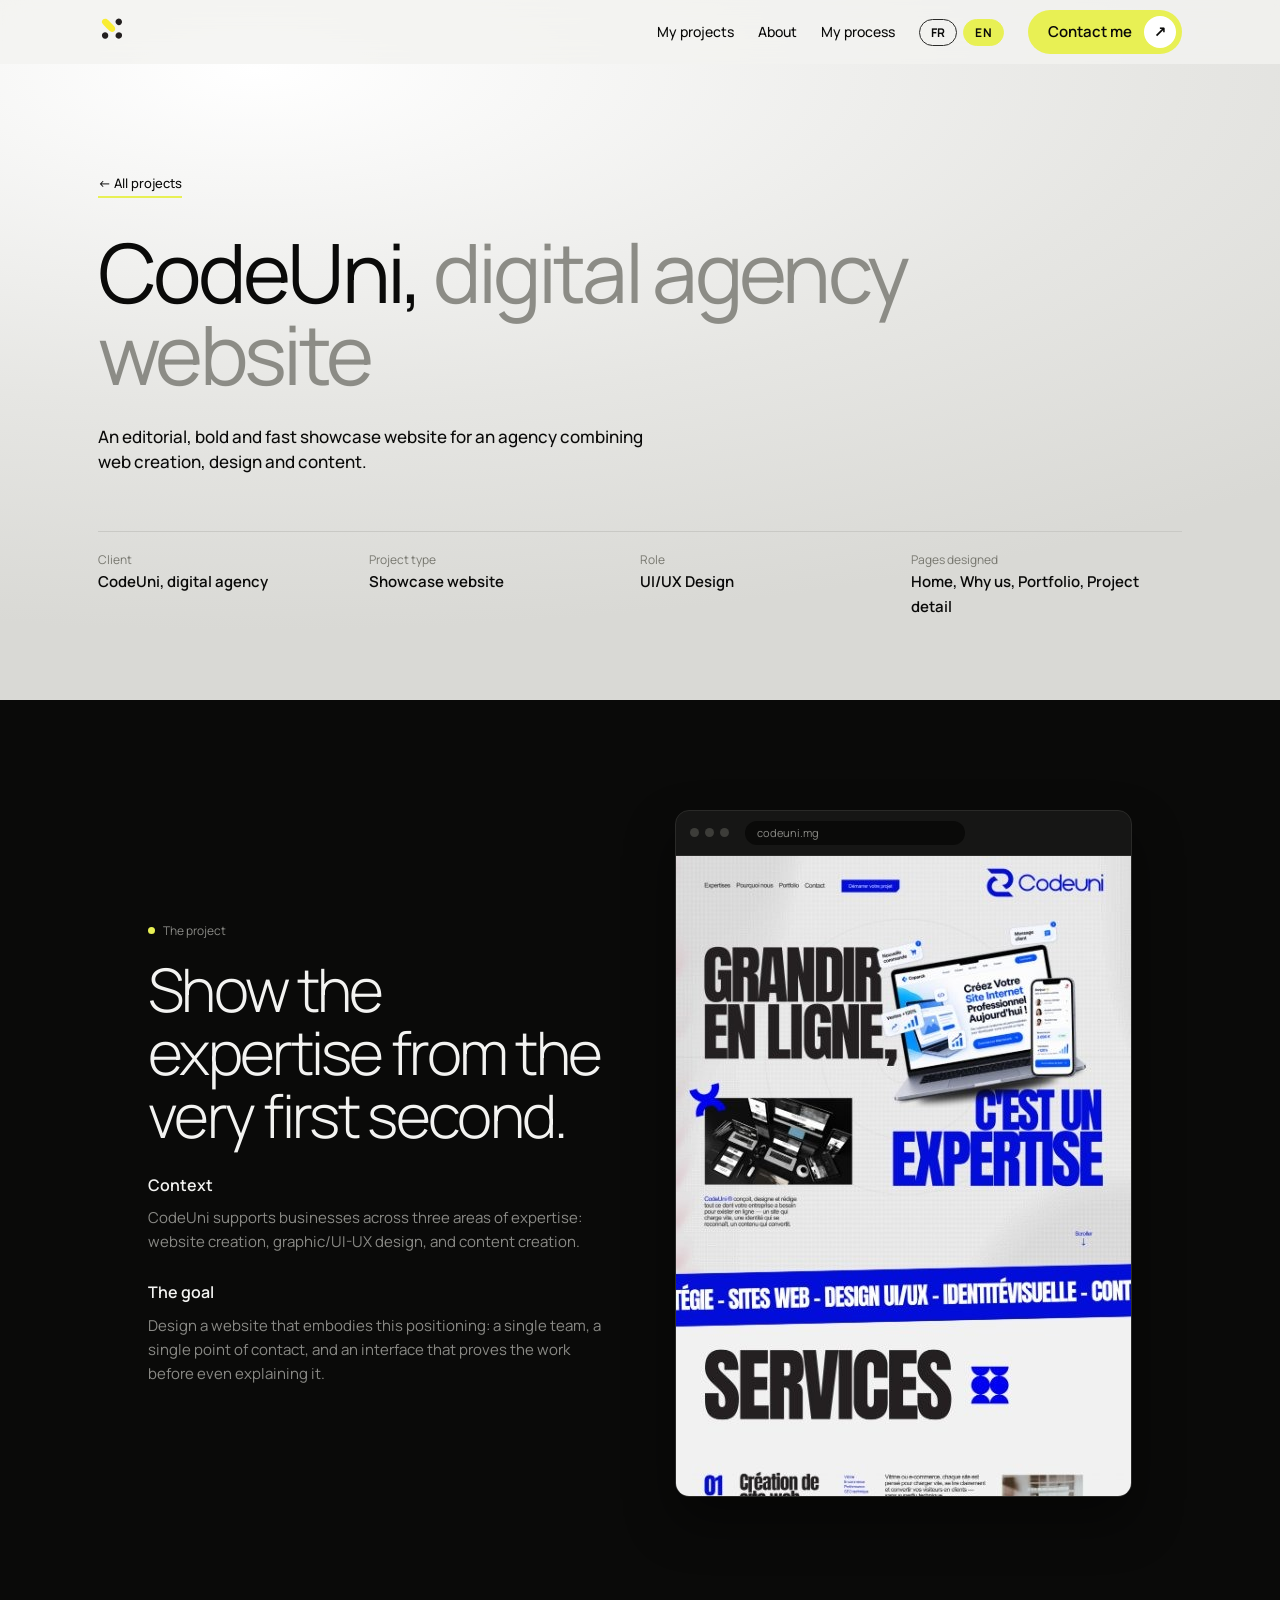
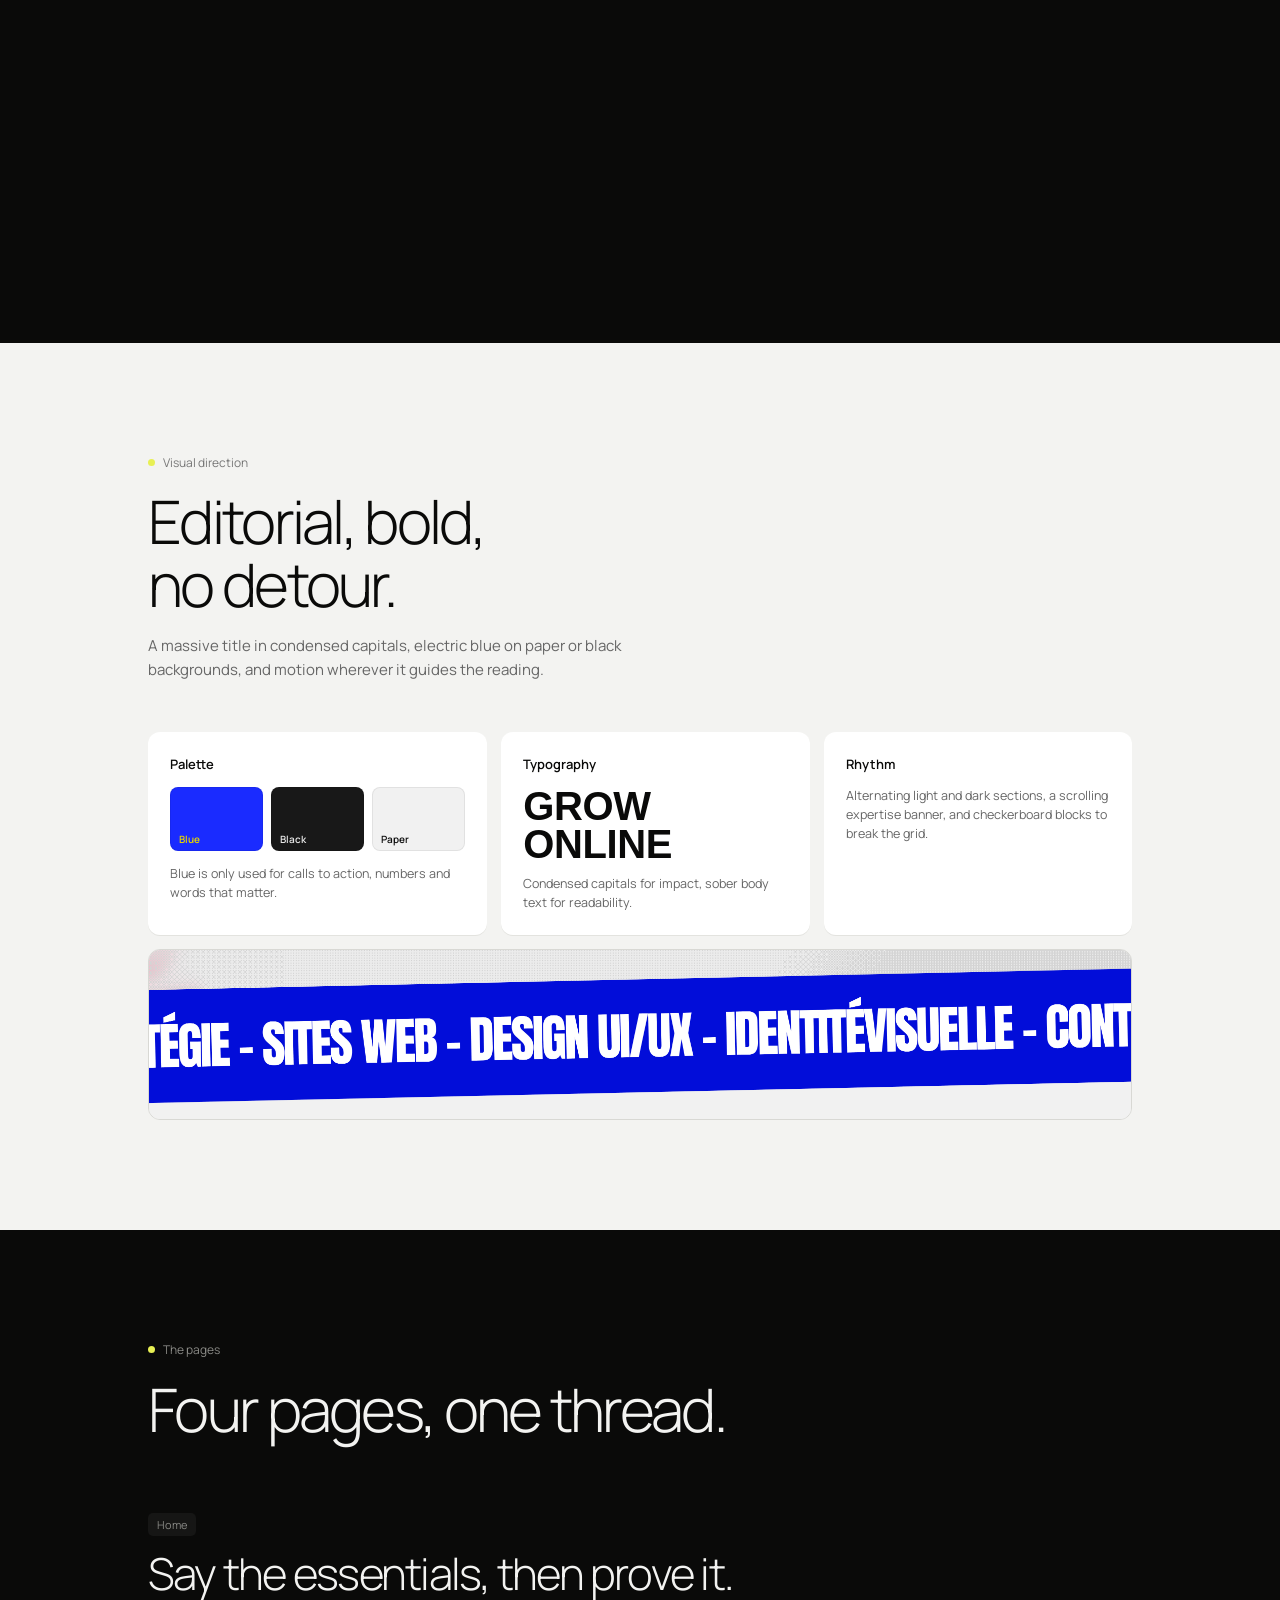
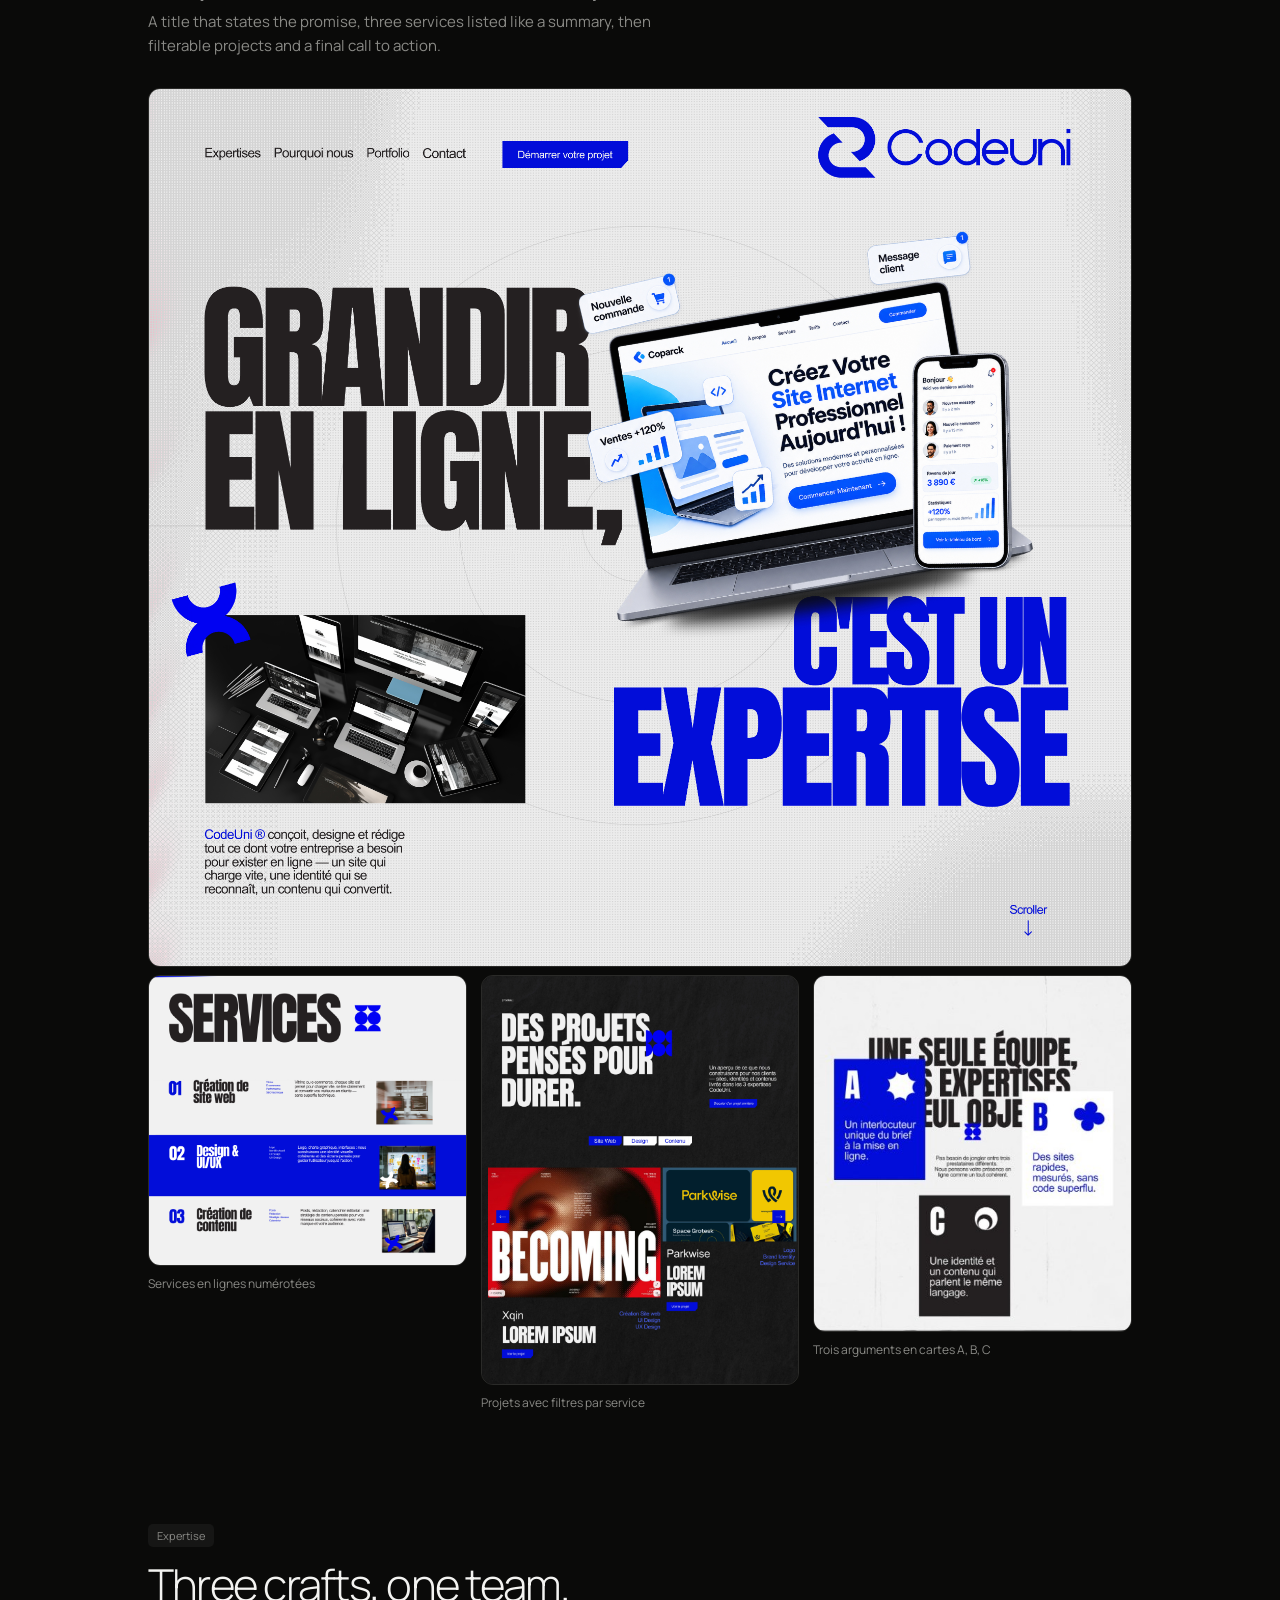
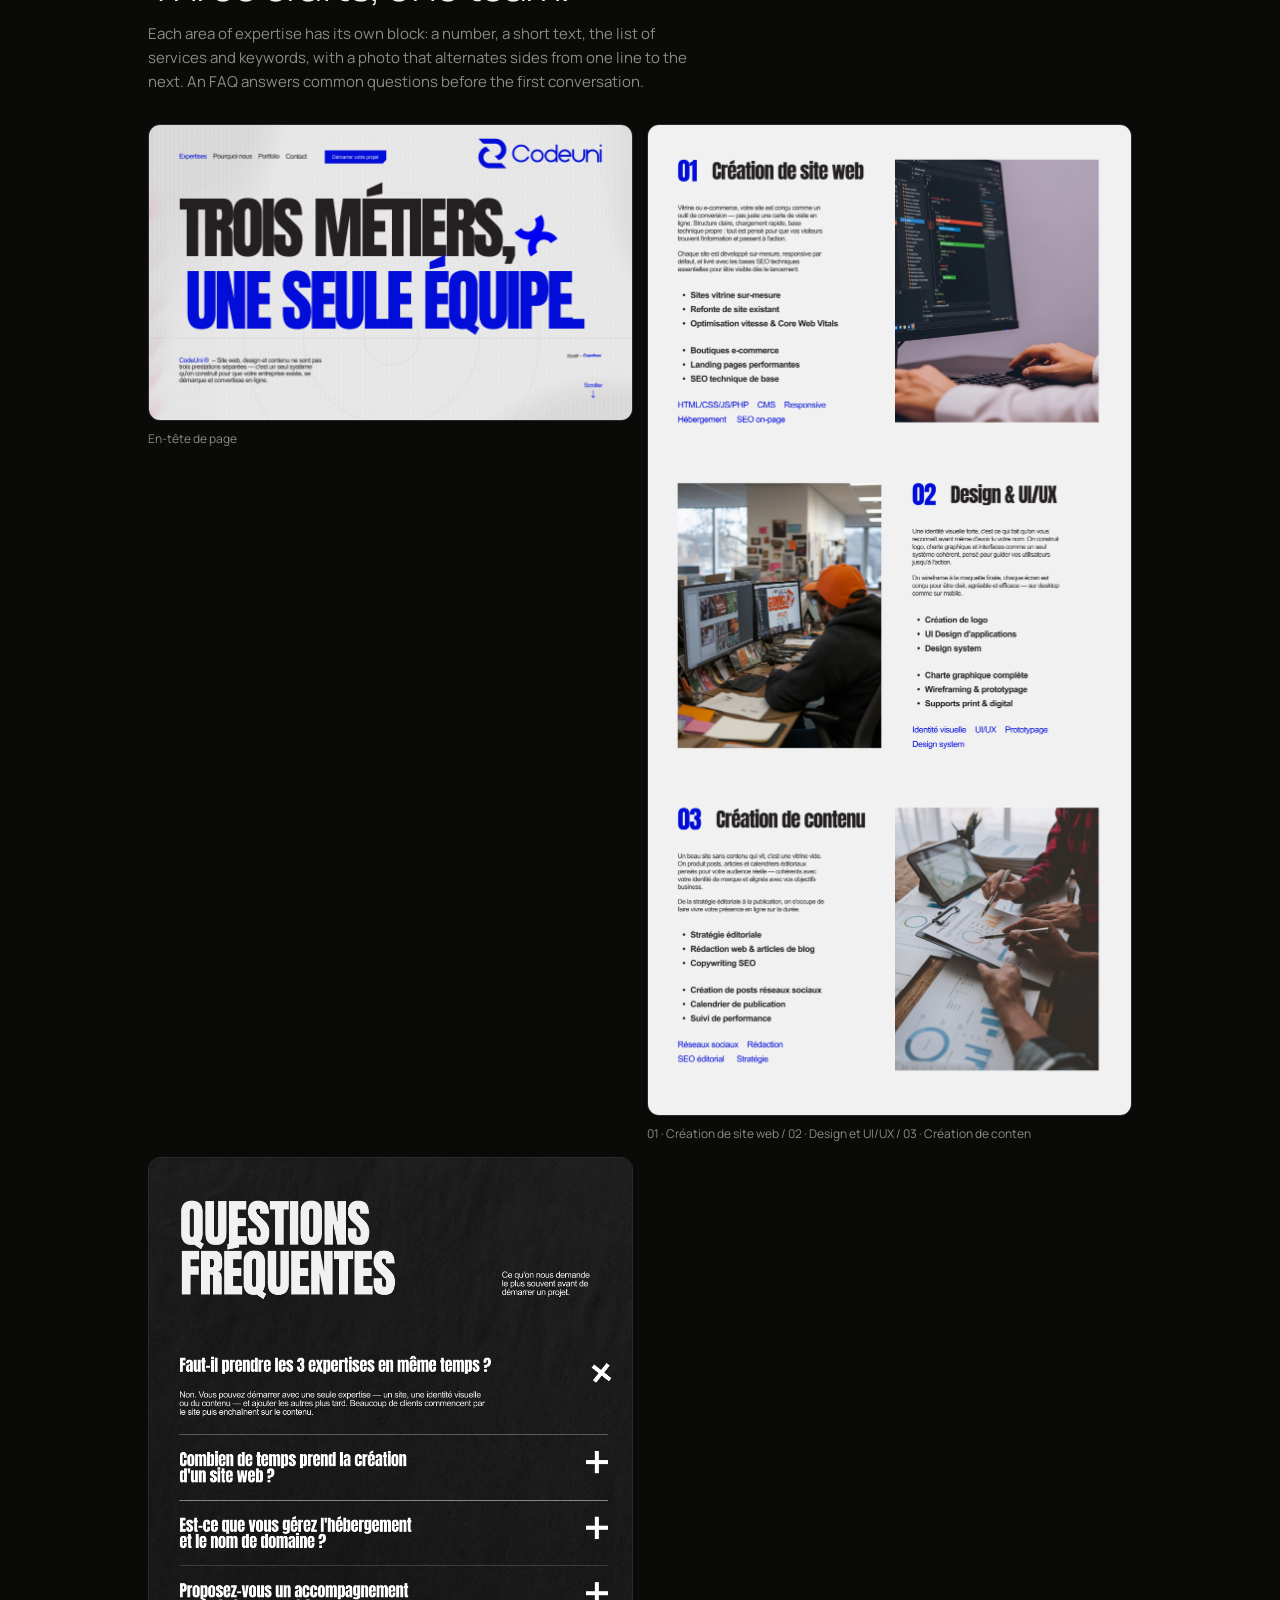
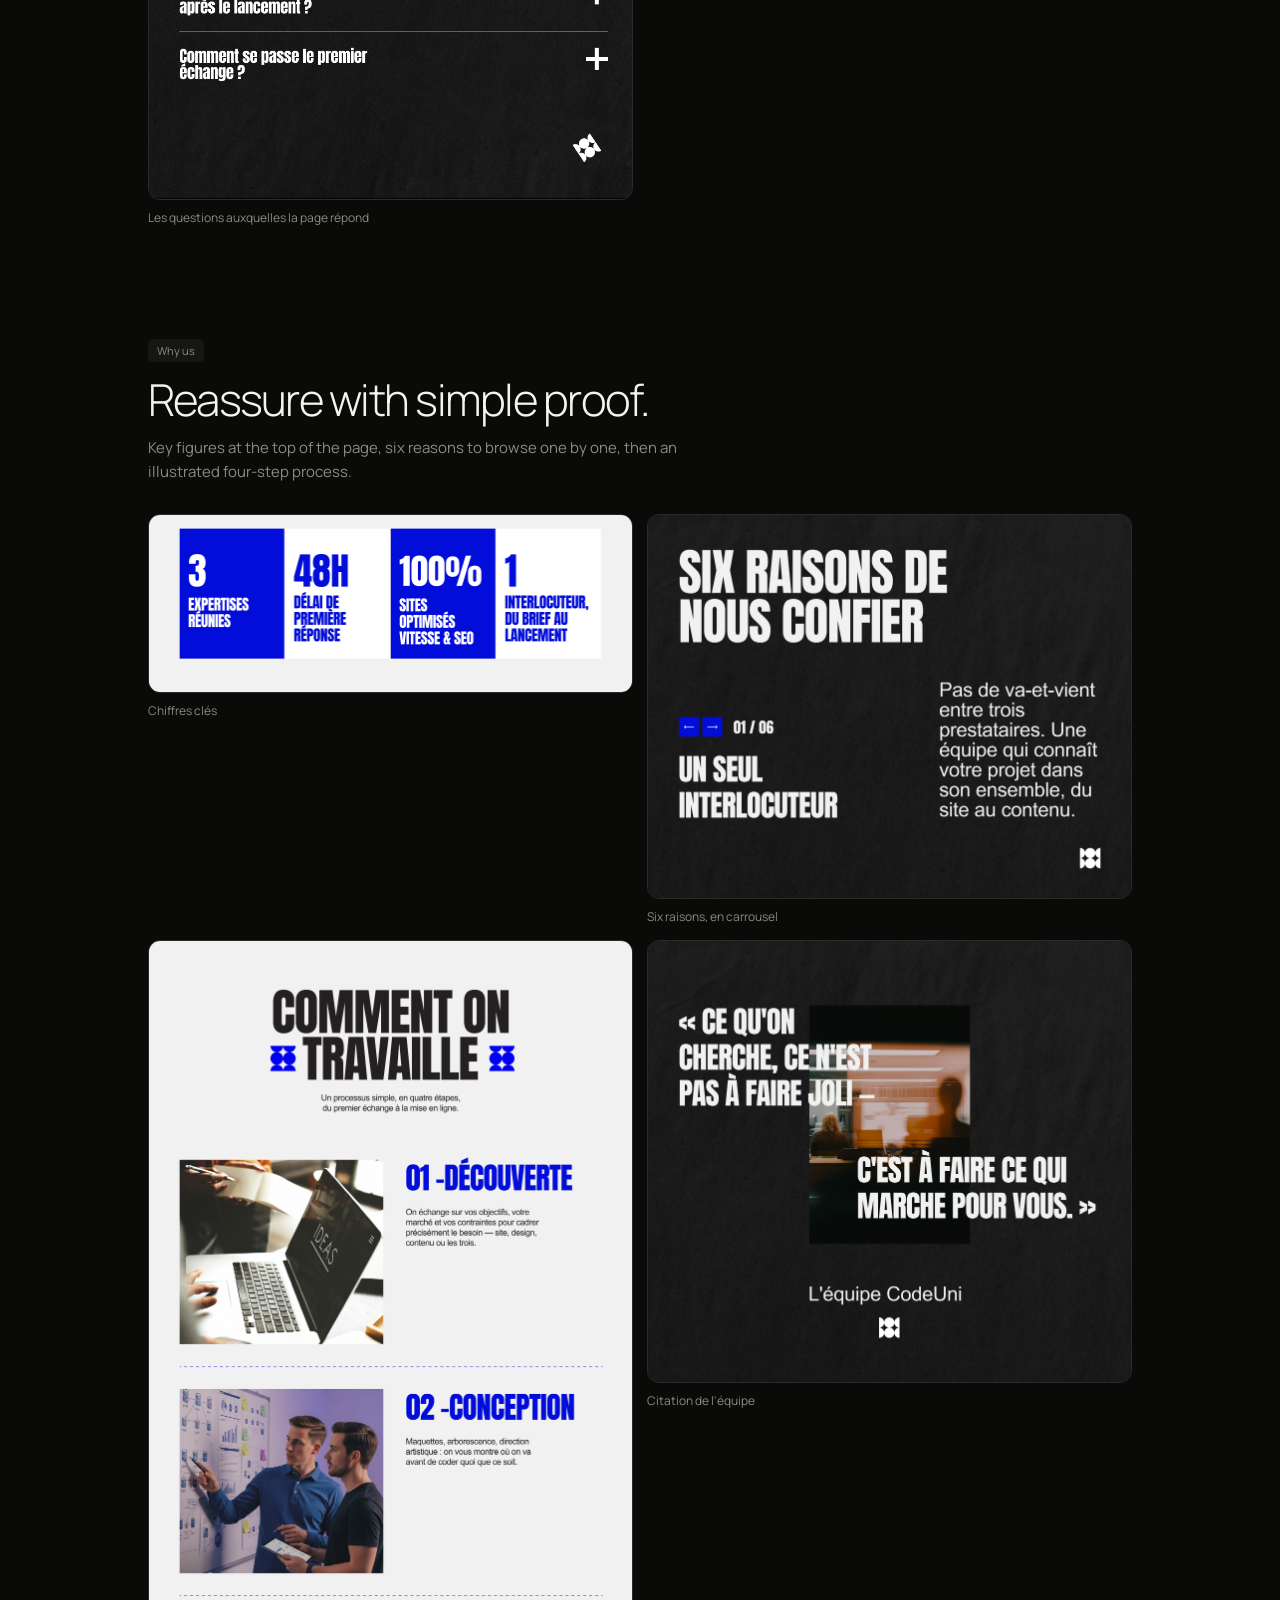
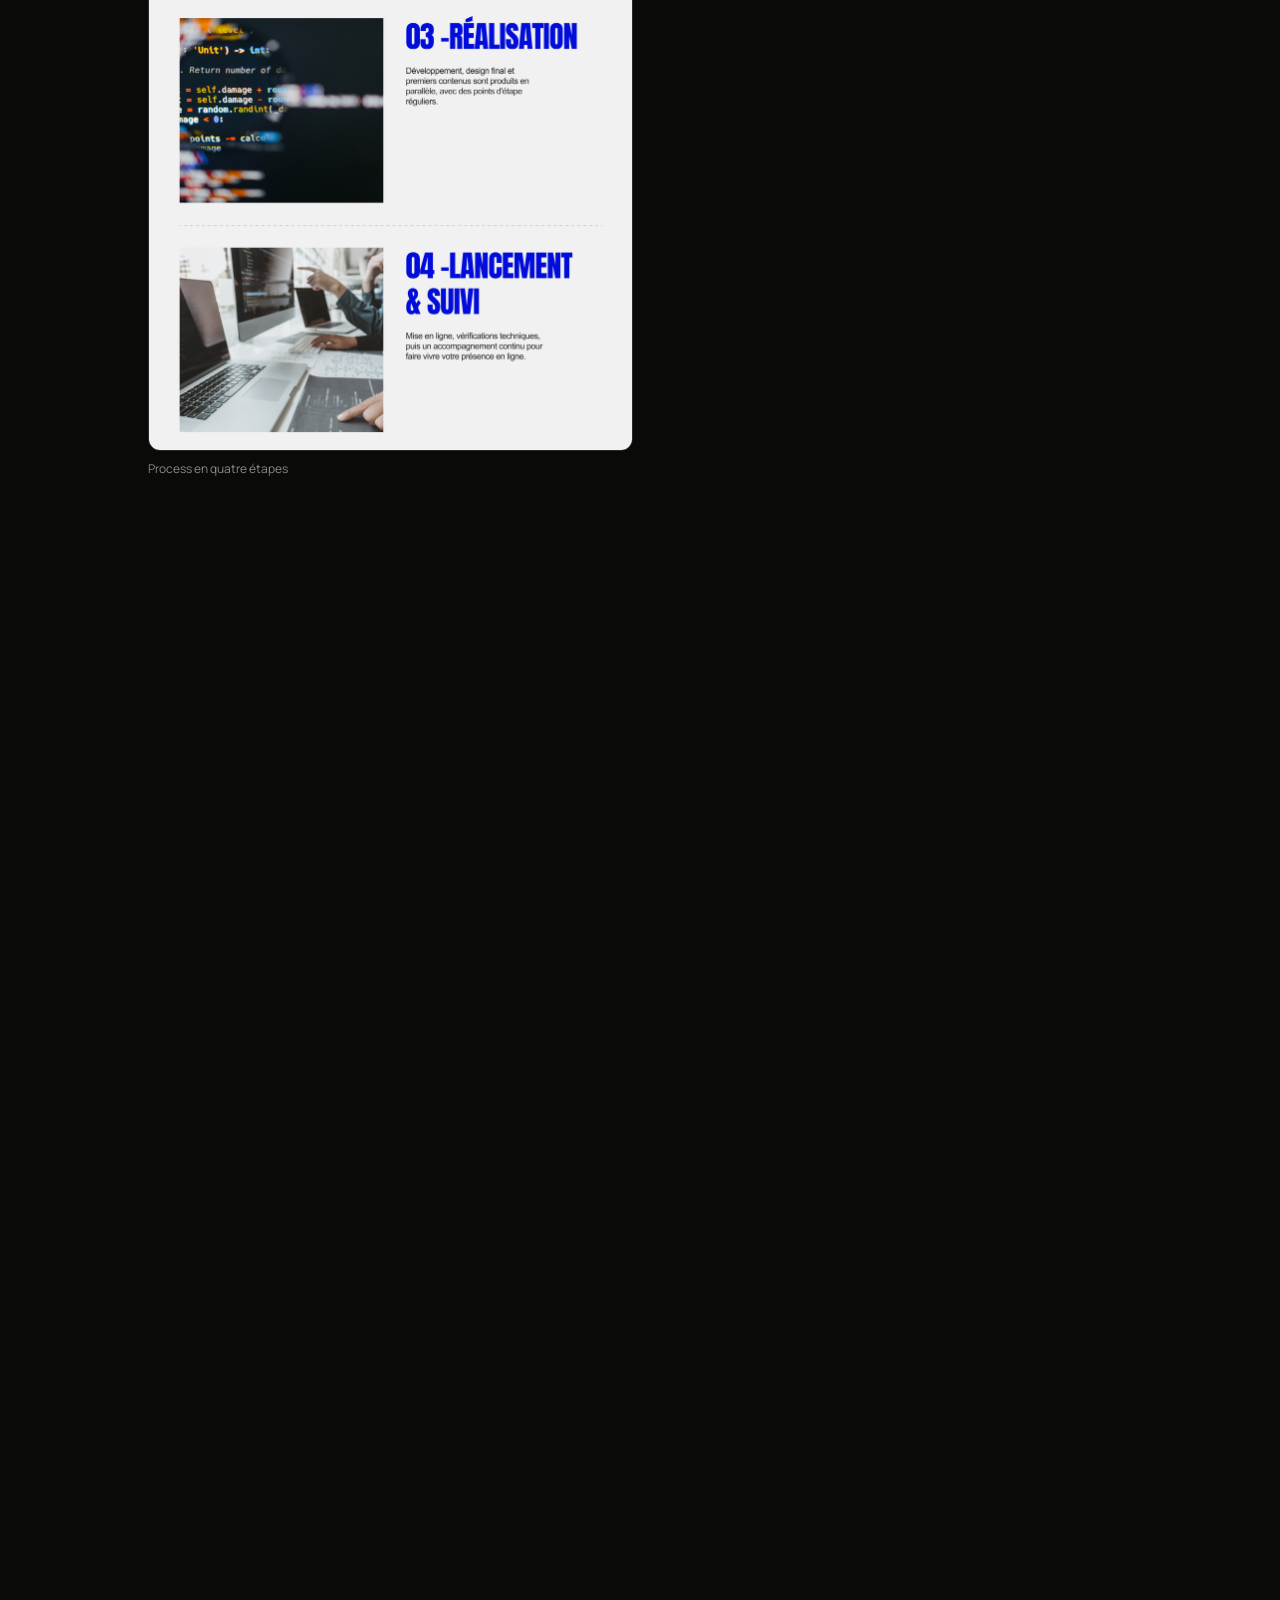
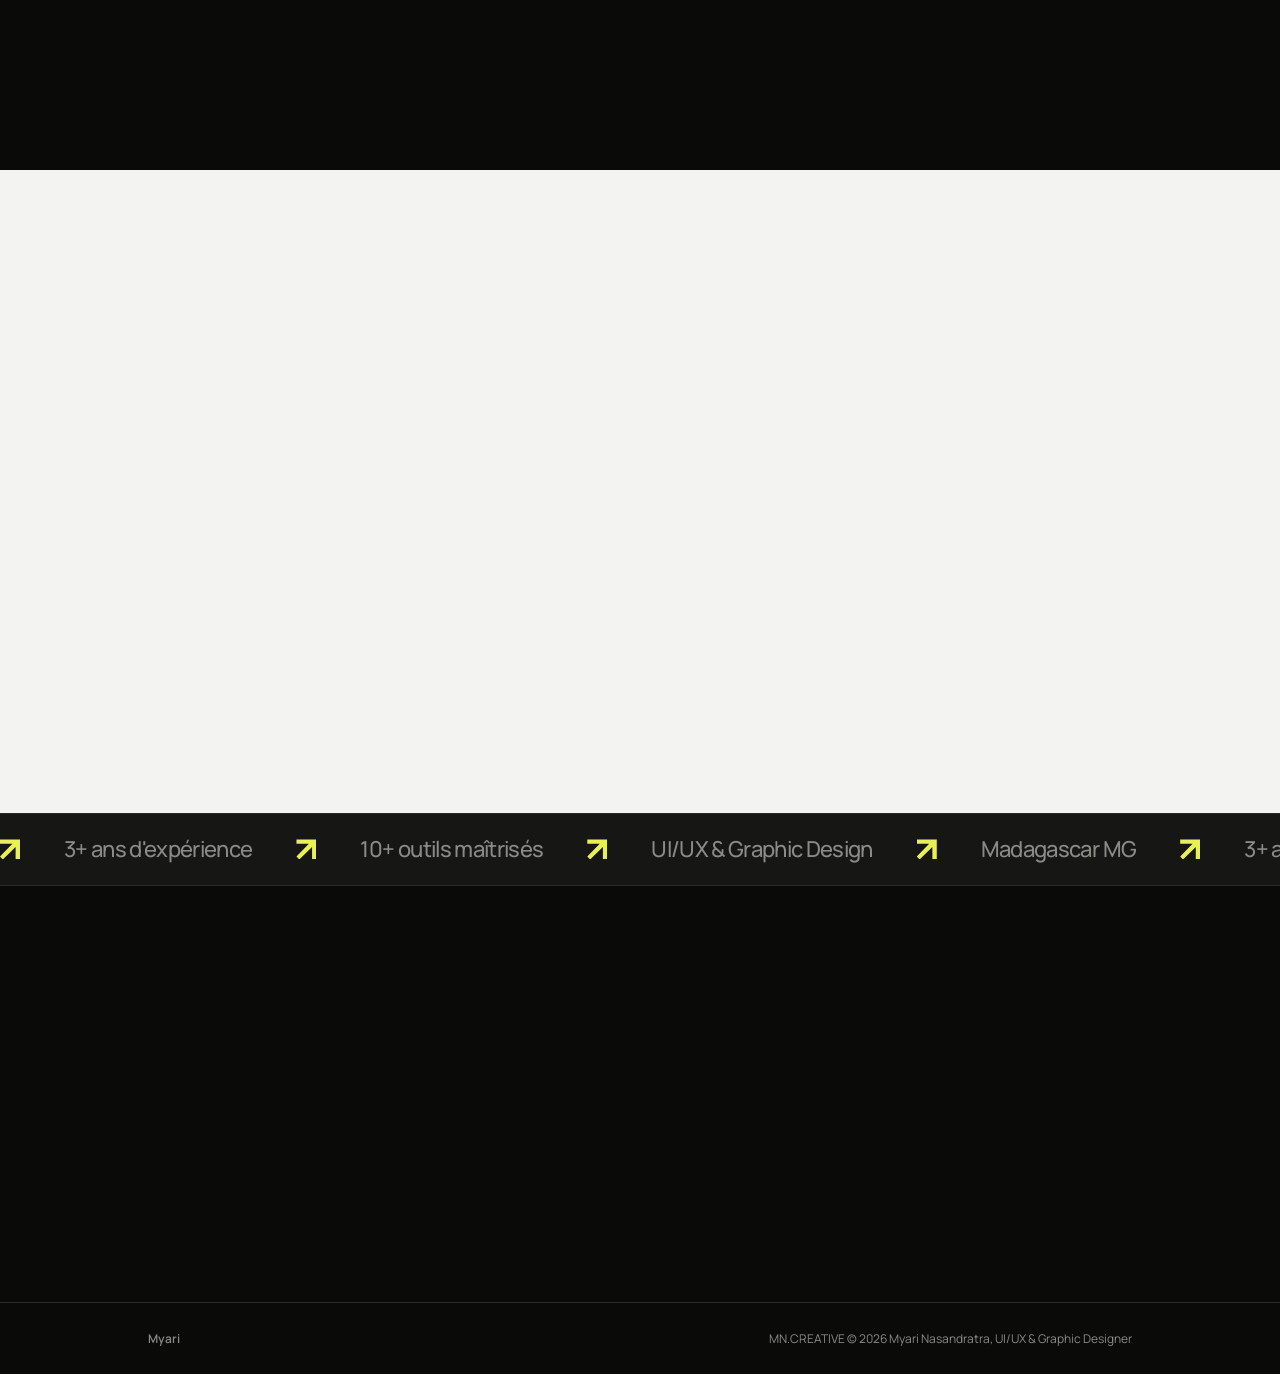
==== pages/projet-codeuni.html @ 16bc82c1 "Update portfolio 2026" ====
<!doctype html>
<html lang="fr">
  <head>
    <meta charset="utf-8" />
    <meta name="viewport" content="width=device-width, initial-scale=1" />
    <title>CodeUni, site web d'agence digitale | Myari Nasandratra</title>
    <meta
      name="description"
      content="Étude de cas : CodeUni, un site vitrine éditorial, radical et rapide pour une agence qui réunit création web, design et contenu."
    />
    <link rel="preconnect" href="https://fonts.googleapis.com" />
    <link rel="preconnect" href="https://fonts.gstatic.com" crossorigin />
    <link
      href="https://fonts.googleapis.com/css2?family=Manrope:wght@300;400;500;600;700&display=swap"
      rel="stylesheet"
    />
    <link rel="icon" type="image/svg+xml" href="../assets/img/Artboard.svg" />
    <link rel="stylesheet" href="../css/style.css" />
    <noscript
      ><style>
        .rv {
          opacity: 1 !important;
          transform: none !important;
        }
      </style></noscript
    >
    <link rel="stylesheet" href="../css/projet-codeuni.css" />
  </head>
  <body>
    <nav>
      <div class="c">
        <a href="../index.html">
          <img
            src="../assets/img/Artboard.svg"
            alt="Accueil"
            width="28"
            height="28"
          />
        </a>
        <button
          class="nav-toggle"
          id="navToggle"
          type="button"
          aria-label="Ouvrir le menu"
          aria-expanded="false"
          aria-controls="navLinks"
        >
          <span></span><span></span><span></span>
        </button>
        <div class="nl" id="navLinks">
          <a href="../index.html#projets" data-i18n="nav.projects">Mes projets</a
          ><a href="../index.html#apropos" data-i18n="nav.about">À propos</a
          ><a href="../index.html#process" data-i18n="nav.process">Mon process</a>
          <div class="lang-switch">
            <button class="lang-btn" type="button" data-lang="fr">FR</button>
            <button class="lang-btn" type="button" data-lang="en">EN</button>
          </div>
          <a class="pill" href="../index.html#contact" data-i18n="nav.contact" data-i18n-html
            >Me contacter <i>↗</i></a
          >
        </div>
      </div>
    </nav>

    <header class="hero cs-hero" id="top">
      <div class="c">
        <a class="back" href="../index.html#projets" data-i18n="cu.back">← Tous les projets</a>
        <h1 data-i18n="cu.h1" data-i18n-html>CodeUni, <em>site web d'agence digitale</em></h1>
        <p class="sub" data-i18n="cu.sub">
          Un site vitrine éditorial, radical et rapide pour une agence qui
          réunit création web, design et contenu.
        </p>
        <div class="meta">
          <div><small data-i18n="cu.meta.client.l">Client</small><b data-i18n="cu.meta.client.v">CodeUni, agence digitale</b></div>
          <div><small data-i18n="cu.meta.type.l">Type de projet</small><b data-i18n="cu.meta.type.v">Site vitrine</b></div>
          <div><small data-i18n="cu.meta.role.l">Rôle</small><b>UI/UX Design</b></div>
          <div>
            <small data-i18n="cu.meta.pages.l">Pages conçues</small
            ><b data-i18n="cu.meta.pages.v">Accueil, Pourquoi nous, Portfolio, Détail projet</b>
          </div>
        </div>
      </div>
    </header>

    <section id="projet">
      <div class="c" id="pin">
        <div class="two pin-in">
          <div class="rv">
            <div class="lb" data-i18n="cu.project.label">Le projet</div>
            <h2 data-i18n="cu.project.title">Montrer le savoir-faire dès la première seconde.</h2>
            <h3 data-i18n="cu.project.context.title">Le contexte</h3>
            <p data-i18n="cu.project.context.text">
              CodeUni accompagne les entreprises sur trois expertises : la
              création de site web, le design graphique et UI/UX, et la création
              de contenu.
            </p>
            <h3 data-i18n="cu.project.goal.title">L'objectif</h3>
            <p data-i18n="cu.project.goal.text">
              Concevoir un site qui incarne ce positionnement : une seule
              équipe, un seul interlocuteur, et une interface qui prouve le
              travail avant même de l'expliquer.
            </p>
          </div>
          <div class="scr rv">
            <div class="scr-b">
              <i></i><i></i><i></i><span>codeuni.mg</span>
            </div>
            <div class="scr-w">
              <div
                class="scr-v"
                id="scr"
                tabindex="0"
                role="region"
                aria-label="Page d'accueil CodeUni, à faire défiler"
              >
                <img
                  src="../assets/img/codeuni/codeuni-page-d-accueil-complete-du-site.jpg"
                  width="455"
                  height="2576"
                  alt="Page d'accueil complète du site CodeUni : titre, services, projets, arguments et appel final"
                />
              </div>
              <span class="scr-h" id="scrh" data-i18n="cu.scrollhint">Faites défiler ↓</span>
            </div>
          </div>
        </div>
      </div>
    </section>

    <section class="light" id="direction">
      <div class="c">
        <div class="rv">
          <div class="lb" data-i18n="cu.direction.label">Direction visuelle</div>
          <h2 data-i18n="cu.direction.title" data-i18n-html>Éditorial, radical,<br />sans détour.</h2>
          <p class="lead" data-i18n="cu.direction.lead">
            Un titre massif en capitales condensées, un bleu électrique sur fond
            papier ou noir, et du mouvement là où il guide la lecture.
          </p>
        </div>
        <div class="dir rv">
          <div>
            <h3 data-i18n="cu.direction.palette.title">Palette</h3>
            <div class="sw">
              <i style="background: #1a2bff"><span data-i18n="cu.direction.palette.blue">Bleu</span></i>
              <i style="background: #181818"><span data-i18n="cu.direction.palette.black">Noir</span></i>
              <i style="background: #f1f1f1"><span data-i18n="cu.direction.palette.paper">Papier</span></i>
            </div>
            <p data-i18n="cu.direction.palette.text">
              Le bleu ne sert qu'aux appels à l'action, aux numéros et aux mots
              qui comptent.
            </p>
          </div>
          <div>
            <h3 data-i18n="cu.direction.type.title">Typographie</h3>
            <div class="tp" data-i18n="cu.direction.type.sample">Grandir en ligne</div>
            <p data-i18n="cu.direction.type.text">
              Capitales condensées pour l'impact, texte courant sobre pour la
              lecture.
            </p>
          </div>
          <div>
            <h3 data-i18n="cu.direction.rhythm.title">Rythme</h3>
            <p data-i18n="cu.direction.rhythm.text">
              Alternance de sections claires et sombres, bandeau défilant des
              expertises et blocs en damier pour casser la grille.
            </p>
          </div>
        </div>
        <a
          class="fr strip rv"
          href="../assets/img/codeuni/barr.jpg"
          target="_blank"
          rel="noopener"
        >
          <img
            src="../assets/img/codeuni/barr.jpg"
            alt="Bandeau bleu défilant : stratégie, sites web, design UI/UX, identité visuelle, contenu"
            loading="lazy"
          />
        </a>
      </div>
    </section>

    <section id="pages">
      <div class="c">
        <div class="rv">
          <div class="lb" data-i18n="cu.pages.label">Les pages</div>
          <h2 data-i18n="cu.pages.title">Quatre pages, un seul fil.</h2>
        </div>
        <div class="pgs">
          <article class="pgb rv">
            <span class="tag" data-i18n="cu.pages.home.tag">Accueil</span>
            <h3 data-i18n="cu.pages.home.title">Dire l'essentiel, puis prouver.</h3>
            <p data-i18n="cu.pages.home.text">
              Un titre qui annonce la promesse, trois services listés comme un
              sommaire, puis les projets filtrables et un appel final.
            </p>
            <div class="hero-acc">
              <figure>
                <a
                  class="fr"
                  href="../assets/img/codeuni/Accuiel-hero.jpg"
                  target="_blank"
                  rel="noopener"
                  ><img
                    src="../assets/img/codeuni/Accuiel-hero.jpg"
                    alt="Section Services : création de site web, design et UI/UX, création de contenu"
                    loading="lazy"
                /></a>
                <figcaption></figcaption>
              </figure>
            </div>
            <div class="fg c3">
              <figure>
                <a
                  class="fr"
                  href="../assets/img/codeuni/acc-services.jpg"
                  target="_blank"
                  rel="noopener"
                  ><img
                    src="../assets/img/codeuni/services.jpg"
                    alt="Section Services : création de site web, design et UI/UX, création de contenu"
                    loading="lazy"
                /></a>
                <figcaption>Services en lignes numérotées</figcaption>
              </figure>
              <figure>
                <a
                  class="fr"
                  href="../assets/img/codeuni/acc-projets.jpg"
                  target="_blank"
                  rel="noopener"
                  ><img
                    src="../assets/img/codeuni/Sevicefiltre.jpg"
                    alt="Section « Des projets pensés pour durer » avec filtres Site Web, Design, Contenu"
                    loading="lazy"
                /></a>
                <figcaption>Projets avec filtres par service</figcaption>
              </figure>
              <figure>
                <a
                  class="fr"
                  href="../assets/img/codeuni/acc-equipe.jpg"
                  target="_blank"
                  rel="noopener"
                  ><img
                    src="../assets/img/codeuni/codeuni-acc-equipe.jpg"
                    alt="Section « Une seule équipe, trois expertises » en trois cartes A, B, C"
                    loading="lazy"
                /></a>
                <figcaption>Trois arguments en cartes A, B, C</figcaption>
              </figure>
            </div>
          </article>

          <article class="pgb rv">
            <span class="tag" data-i18n="cu.pages.expertise.tag">Expertise</span>
            <h3 data-i18n="cu.pages.expertise.title">Trois métiers, une seule équipe.</h3>
            <p data-i18n="cu.pages.expertise.text">
              Chaque expertise a son bloc : un numéro, un texte court, la liste
              des prestations et des mots-clés, avec une photo qui change de
              côté d'une ligne à l'autre. Une FAQ répond aux questions courantes
              avant le premier échange.
            </p>
            <div class="fg c2">
              <figure>
                <a
                  class="fr"
                  href="../assets/img/codeuni/Expertises.jpg"
                  target="_blank"
                  rel="noopener"
                  ><img
                    src="../assets/img/codeuni/Expertises.jpg"
                    alt="Chiffres clés : 3 expertises, 48h de délai, 100% de sites optimisés, 1 interlocuteur"
                    loading="lazy"
                /></a>
                <figcaption>En-tête de page</figcaption>
              </figure>
              <figure>
                <a
                  class="fr"
                  href="../assets/img/codeuni/Expertises2.jpg"
                  target="_blank"
                  rel="noopener"
                  ><img
                    src="../assets/img/codeuni/Expertises2.jpg"
                    alt="Six raisons de nous confier votre projet, carrousel 01 sur 06"
                    loading="lazy"
                /></a>
                <figcaption>
                  01 · Création de site web / 02 · Design et UI/UX / 03 ·
                  Création de conten
                </figcaption>
              </figure>
              <figure>
                <a
                  class="fr"
                  href="../assets/img/codeuni/Expertises3.jpg"
                  target="_blank"
                  rel="noopener"
                  ><img
                    src="../assets/img/codeuni/Expertises3.jpg"
                    alt="Comment on travaille : découverte, conception, réalisation, lancement et suivi"
                    loading="lazy"
                /></a>
                <figcaption>Les questions auxquelles la page répond</figcaption>
              </figure>
            </div>
          </article>

          <article class="pgb rv">
            <span class="tag" data-i18n="cu.pages.why.tag">Pourquoi nous</span>
            <h3 data-i18n="cu.pages.why.title">Rassurer avec des preuves simples.</h3>
            <p data-i18n="cu.pages.why.text">
              Des chiffres en tête de page, six raisons à parcourir une par une,
              puis un process en quatre étapes illustrées.
            </p>
            <div class="fg c2">
              <figure>
                <a
                  class="fr"
                  href="../assets/img/codeuni/Pourquoi nous.jpg"
                  target="_blank"
                  rel="noopener"
                  ><img
                    src="../assets/img/codeuni/Pourquoi nous.jpg"
                    alt="Chiffres clés : 3 expertises, 48h de délai, 100% de sites optimisés, 1 interlocuteur"
                    loading="lazy"
                /></a>
                <figcaption>Chiffres clés</figcaption>
              </figure>
              <figure>
                <a
                  class="fr"
                  href="../assets/img/codeuni/Pourquoi nous (1).jpg"
                  target="_blank"
                  rel="noopener"
                  ><img
                    src="../assets/img/codeuni/Pourquoi nous (1).jpg"
                    alt="Six raisons de nous confier votre projet, carrousel 01 sur 06"
                    loading="lazy"
                /></a>
                <figcaption>Six raisons, en carrousel</figcaption>
              </figure>
              <figure>
                <a
                  class="fr"
                  href="../assets/img/codeuni/Pourquoi nous (3).jpg"
                  target="_blank"
                  rel="noopener"
                  ><img
                    src="../assets/img/codeuni/Pourquoi nous (3).jpg"
                    alt="Comment on travaille : découverte, conception, réalisation, lancement et suivi"
                    loading="lazy"
                /></a>
                <figcaption>Process en quatre étapes</figcaption>
              </figure>
              <figure>
                <a
                  class="fr"
                  href="../assets/img/codeuni/Pourquoi nous (2).jpg"
                  target="_blank"
                  rel="noopener"
                  ><img
                    src="../assets/img/codeuni/Pourquoi nous (2).jpg"
                    alt="Citation de l'équipe CodeUni sur fond sombre"
                    loading="lazy"
                /></a>
                <figcaption>Citation de l'équipe</figcaption>
              </figure>
            </div>
          </article>

          <article class="pgb rv">
            <span class="tag" data-i18n="cu.pages.portfolio.tag">Portfolio</span>
            <h3 data-i18n="cu.pages.portfolio.title">Une grille qui se filtre.</h3>
            <p data-i18n="cu.pages.portfolio.text">
              Chaque projet tient en une carte : visuel, service, titre, une
              ligne de contexte. Les filtres réduisent la grille sans quitter la
              page.
            </p>
            <div class="fg u">
              <figure>
                <a
                  class="fr"
                  href="../assets/img/codeuni/Detail - Portfolio (1).jpg"
                  target="_blank"
                  rel="noopener"
                  ><img
                    src="../assets/img/codeuni/Detail - Portfolio (1).jpg"
                    alt="Grille de projets filtrable par service : boutique en ligne, refonte de marque, application fintech, cabinet juridique"
                    loading="lazy"
                /></a>
                <figcaption>Grille de projets et filtre par service</figcaption>
              </figure>
            </div>
          </article>

          <article class="pgb rv">
            <span class="tag" data-i18n="cu.pages.detail.tag">Détail projet</span>
            <h3 data-i18n="cu.pages.detail.title">Une étude de cas lisible en trente secondes.</h3>
            <p data-i18n="cu.pages.detail.text">
              Fiche d'identité du projet (client, date, durée, rôle), menu
              latéral, galerie d'écrans, puis les autres projets en carrousel.
            </p>
            <div class="fg c2">
              <figure>
                <a
                  class="fr"
                  href="../assets/img/codeuni/Detail - Portfolio (2).jpg"
                  target="_blank"
                  rel="noopener"
                  ><img
                    src="../assets/img/codeuni/Detail - Portfolio (2).jpg"
                    alt="Étude de cas boutique en ligne mode locale : titre et mockup ordinateur"
                    loading="lazy"
                /></a>
                <figcaption>Titre et mockup</figcaption>
              </figure>
              <figure>
                <a
                  class="fr"
                  href="../assets/img/codeuni/Detail .jpg"
                  target="_blank"
                  rel="noopener"
                  ><img
                    src="../assets/img/codeuni/Detail .jpg"
                    alt="Fiche du projet : client, date, type, durée, rôle, site web"
                    loading="lazy"
                /></a>
                <figcaption>Fiche d'identité du projet</figcaption>
              </figure>
              <figure>
                <a
                  class="fr"
                  href="../assets/img/codeuni/Detail - Portfolio (3)@2x.jpg"
                  target="_blank"
                  rel="noopener"
                  ><img
                    src="../assets/img/codeuni/Detail - Portfolio (3)@2x.jpg"
                    alt="Menu latéral et galerie d'écrans du site e-commerce"
                    loading="lazy"
                /></a>
                <figcaption>Menu latéral et galerie</figcaption>
              </figure>
              <figure>
                <a
                  class="fr"
                  href="../assets/img/codeuni/Detail - Portfolio (4).jpg"
                  target="_blank"
                  rel="noopener"
                  ><img
                    src="../assets/img/codeuni/Detail - Portfolio (4).jpg"
                    alt="Section « Les autres projets » : application fintech, calendrier éditorial, site de cabinet juridique"
                    loading="lazy"
                /></a>
                <figcaption>Les autres projets</figcaption>
              </figure>
            </div>
          </article>
        </div>
      </div>
    </section>

    <section class="light" id="resultat">
      <div class="c">
        <div class="lb rv" data-i18n="cu.result.label">Ce que le site met en avant</div>
        <h2 class="rv" data-i18n="cu.result.title" data-i18n-html>Des promesses<br />qu'on peut vérifier.</h2>
        <div class="nb rv">
          <div>
            <b>3</b><span data-i18n="cu.result.stat1" data-i18n-html>Expertises<br />réunies</span>
          </div>
          <div style="color: #ffffff">
            <b>48h</b>
            <span data-i18n="cu.result.stat2" data-i18n-html>Délai de<br />première réponse</span>
          </div>
          <div>
            <b>1</b><span data-i18n="cu.result.stat3" data-i18n-html>Interlocuteur,<br />du brief au lancement</span>
          </div>
        </div>
      </div>
    </section>

    <div class="tk" aria-hidden="true"><div class="tr" id="t1"></div></div>

    <section id="contact">
      <div class="c nx">
        <div class="rv">
          <h2 data-i18n="cu.contact.title" data-i18n-html>Un projet<br />en tête ?</h2>
          <p class="lead" data-i18n="cu.contact.lead">
            Parlons de votre site, de votre identité ou de vos contenus.
          </p>
        </div>
        <div
          class="rv"
          style="display: flex; gap: 22px; align-items: center; flex-wrap: wrap"
        >
          <a class="pill" href="../index.html#contact" data-i18n="nav.contact" data-i18n-html>Me contacter <i>↗</i></a>
          <a class="gh" href="../index.html#projets" data-i18n="cu.contact.other">Voir les autres projets</a>
        </div>
      </div>
    </section>

    <footer>
      <div class="c">
        <span class="lg">Myari</span
        ><span data-i18n="footer.text"
          >MN.CREATIVE © 2026 Myari Nasandratra, UI/UX & Graphic Designer</span
        >
      </div>
    </footer>

    <script src="../js/i18n-codeuni.js"></script>
    <script src="../js/i18n.js"></script>
    <script src="../js/nav-mobile.js"></script>
    <script src="../js/projet-codeuni.js"></script>
  </body>
</html>
---- css/style.css ----
:root {
  --l: #e8f054;
  --k: #0a0a09;
  --k2: #161615;
  --w: #f3f3f1;
  --g: #8a8a86;
  --line: #2a2a28;
  --e: cubic-bezier(0.2, 0.7, 0.2, 1);
}

* {
  box-sizing: border-box;
  margin: 0;
  padding: 0;
}

html {
  scroll-behavior: smooth;
}

/* Quand Lenis a pris le contrôle du scroll (classe ajoutée sur <html>),
   on désactive le smooth-scroll natif pour éviter tout conflit d'easing
   avec l'inertie gérée en JS. */
html.lenis {
  scroll-behavior: auto;
}

body {
  font:
    400 16px/1.6 "Manrope",
    system-ui,
    sans-serif;
  background: var(--k);
  color: var(--w);
  -webkit-font-smoothing: antialiased;
}

a {
  color: inherit;
  text-decoration: none;
}

:focus-visible {
  outline: 3px solid var(--l);
  outline-offset: 3px;
}

.c {
  max-width: 1040px;
  margin: 0 auto;
  padding: 0 28px;
}

.pill {
  display: inline-flex;
  align-items: center;
  gap: 12px;
  background: var(--l);
  color: var(--k);
  padding: 6px 6px 6px 20px;
  border-radius: 99px;
  font-weight: 600;
  font-size: 15px;
  transition:
    background 0.3s var(--e),
    box-shadow 0.3s var(--e),
    transform 0.3s var(--e);
}

.pill:hover {
  background: #fff6b0;
  box-shadow: 0 0 0 6px rgba(232, 240, 84, 0.25);
  transform: translateY(-2px);
}

.pill i {
  width: 32px;
  height: 32px;
  border-radius: 50%;
  background: #fff;
  display: grid;
  place-items: center;
  font-style: normal;
  transition: transform 0.4s var(--e);
}

.pill:hover i {
  transform: rotate(45deg);
}

/* nav */
nav {
  position: fixed;
  top: 0;
  left: 0;
  right: 0;
  z-index: 20;
  color: var(--k);
}

/* Le flou "verre dépoli" est posé sur un pseudo-élément plutôt que sur `nav`
   directement : un backdrop-filter (comme un transform/filter) sur un
   ancêtre crée un nouveau "containing block" pour tous ses descendants en
   position: fixed. Comme le panneau du menu mobile (.nl) est fixed et
   enfant de nav, il se retrouvait positionné par rapport à nav (haut de
   64px) au lieu du viewport entier, et s'écrasait sur une hauteur quasi
   nulle en laissant transparaître le contenu derrière lui. En déplaçant le
   flou sur ::before (qui n'est pas un ancêtre de .nl), nav redevient un
   élément "neutre" et .nl se positionne correctement sur tout l'écran. */
nav::before {
  content: "";
  position: absolute;
  inset: 0;
  z-index: -1;
  background: rgba(243, 243, 241, 0.8);
  backdrop-filter: blur(14px);
}

nav .c {
  max-width: 1140px;
  display: flex;
  align-items: center;
  justify-content: space-between;
  height: 64px;
}

.behance-preview {
  width: 100%;
  max-width: 320px;
  height: auto;
  object-fit: cover;
  border-radius: 12px;
  margin-top: 12px;
}

.lg {
  display: flex;
  align-items: center;
  gap: 10px;
  font-weight: 600;
}

.lg b {
  width: 24px;
  height: 24px;
  border-radius: 7px;
  background: var(--k);
  color: var(--l);
  font-size: 10px;
  display: grid;
  place-items: center;
}

.nl {
  display: flex;
  align-items: center;
  gap: 24px;
  font-size: 14px;
  font-weight: 500;
}

.nl a {
  position: relative;
  transition: color 0.25s var(--e);
}

.nl a::after {
  content: "";
  position: absolute;
  left: 0;
  right: 100%;
  bottom: -4px;
  height: 2px;
  background: var(--l);
  transition: right 0.3s var(--e);
}

.nl a:hover {
  color: #b6a800;
}

.nl a:hover::after {
  right: 0;
}

/* ===== Sélecteur de langue FR / EN ===== */
.lang-switch {
  display: flex;
  gap: 6px;
  align-items: center;
}

.lang-btn {
  font-size: 12px;
  font-weight: 700;
  letter-spacing: 0.03em;
  padding: 4px 11px;
  border-radius: 99px;
  border: 1px solid var(--line);
  background: transparent;
  color: inherit;
  cursor: pointer;
  font-family: inherit;
  transition:
    background 0.25s var(--e),
    color 0.25s var(--e),
    border-color 0.25s var(--e);
}

.lang-btn:hover {
  border-color: var(--l);
  color: #b6a800;
}

.lang-btn.is-active {
  background: var(--l);
  border-color: var(--l);
  color: var(--k);
}

/* ===== Menu mobile (hamburger) ===== */
.nav-toggle {
  display: none;
  position: relative;
  z-index: 21;
  flex-direction: column;
  justify-content: center;
  align-items: center;
  gap: 5px;
  width: 36px;
  height: 36px;
  padding: 0;
  background: none;
  border: 0;
  cursor: pointer;
  flex: none;
}

.nav-toggle span {
  display: block;
  width: 20px;
  height: 2px;
  background: var(--k);
  border-radius: 2px;
  transition:
    transform 0.3s var(--e),
    opacity 0.3s var(--e);
}

.nav-toggle.is-open span:nth-child(1) {
  transform: translateY(7px) rotate(45deg);
}

.nav-toggle.is-open span:nth-child(2) {
  opacity: 0;
}

.nav-toggle.is-open span:nth-child(3) {
  transform: translateY(-7px) rotate(-45deg);
}

/* hero */
.hero {
  min-height: 100vh;
  background: radial-gradient(120% 80% at 20% 10%, #fff, #e6e6e3 60%, #d9d9d5);
  color: var(--k);
  padding: 210px 0 70px;
  position: relative;
  display: flex;
  flex-direction: column;
  justify-content: space-between;
  overflow: hidden;
}

/* ===== Liquid blobs (effet liquide animé) =====
   Structure: .liquid-blob (positionné, déplacé par le parallax JS via
   style.transform) > ::before (forme, flou, animation liquide). On sépare
   les deux pour que l'animation CSS ne vienne pas écraser la translation
   inline posée par le parallax (l'animation a priorité sur style.transform
   si elles portent sur le même élément). */
.liquid-blob {
  position: absolute;
  z-index: 0;
  pointer-events: none;
  will-change: transform;
}

.liquid-blob::before {
  content: "";
  position: absolute;
  inset: 0;
  filter: blur(40px);
  opacity: 0.55;
  mix-blend-mode: multiply;
  background: linear-gradient(135deg, var(--l), #fff6b0 55%, var(--l));
  animation:
    liquidMorph 14s ease-in-out infinite,
    liquidDrift 18s ease-in-out infinite;
  will-change: transform, border-radius;
}

.hero .liquid-blob {
  width: 540px;
  height: 540px;
  mix-blend-mode: multiply;
}

.hero .lb-a {
  top: -160px;
  right: -120px;
}

.hero .lb-a::before {
  opacity: 0.6;
}

.hero .lb-b {
  width: 380px;
  height: 380px;
  bottom: -140px;
  left: -100px;
}

.hero .lb-b::before {
  opacity: 0.4;
  animation-duration:
    17s,
    22s;
  animation-delay: -4s;
}

@keyframes liquidMorph {
  0%,
  100% {
    border-radius: 42% 58% 65% 35% / 45% 40% 60% 55%;
  }
  25% {
    border-radius: 58% 42% 35% 65% / 60% 55% 45% 40%;
  }
  50% {
    border-radius: 65% 35% 45% 55% / 35% 60% 40% 65%;
  }
  75% {
    border-radius: 35% 65% 55% 45% / 55% 35% 65% 40%;
  }
}

@keyframes liquidDrift {
  0%,
  100% {
    transform: translate3d(0, 0, 0) scale(1);
  }
  50% {
    transform: translate3d(2%, 3%, 0) scale(1.06);
  }
}

/* Blobs décoratifs réutilisés sur les sections suivantes */
section.has-liquid {
  position: relative;
  overflow: hidden;
}

/* Le contenu doit toujours rester au-dessus des blobs liquides */
.hero > .c,
section.has-liquid > .c {
  position: relative;
  z-index: 1;
}

.liquid-blob.size-lg {
  width: 460px;
  height: 460px;
}

.liquid-blob.size-md {
  width: 320px;
  height: 320px;
}

.liquid-blob.pos-tr {
  top: -140px;
  right: -120px;
}

.liquid-blob.pos-bl {
  bottom: -120px;
  left: -140px;
}

.liquid-blob.pos-br {
  bottom: -110px;
  right: -140px;
}

.liquid-blob.tint-yellow::before {
  background: linear-gradient(135deg, var(--l), #fff6b0 55%, var(--l));
  opacity: 0.35;
  mix-blend-mode: multiply;
}

.liquid-blob.light-blob::before {
  opacity: 0.45;
  mix-blend-mode: normal;
}

@media (prefers-reduced-motion: reduce) {
  .liquid-blob::before {
    animation: none !important;
  }
}

@media (max-width: 820px) {
  .liquid-blob.size-lg,
  .liquid-blob.size-md,
  .hero .liquid-blob {
    width: 260px;
    height: 260px;
  }

  .liquid-blob.size-lg::before,
  .liquid-blob.size-md::before,
  .hero .liquid-blob::before {
    filter: blur(26px);
  }
}

.hero .c {
  max-width: 1140px;
  width: 100%;
}

h1 {
  font-weight: 400;
  font-size: clamp(40px, 6.4vw, 84px);
  line-height: 1;
  letter-spacing: -0.045em;
  max-width: 900px;
}

h1 em {
  font-style: normal;
  color: #8c8c86;
}

.pj.wide {
  grid-column: 1/-1;
  flex-direction: row;
  gap: 36px;
  border-top: 1px solid var(--line);
  border-right: 0;
  min-height: 0;
}

.pj.wide .tx {
  flex: 0 0 36%;
  display: flex;
  flex-direction: column;
  justify-content: center;
}

.pj.wide .th {
  flex: 1;
  margin-top: 0;
  min-height: 300px;
  display: block;
}

.pj.wide .th img {
  display: block;
  width: 100%;
  height: 100%;
  object-fit: cover;
  object-position: top;
}

@media (max-width: 820px) {
  .pj.wide {
    flex-direction: column;
    gap: 0;
  }

  .pj.wide .th {
    margin-top: 26px;
    min-height: 220px;
  }
}

.tls {
  display: grid;
  gap: 12px;
}

.tls .ti {
  background: #fff;
  border-radius: 10px;
  padding: 16px 18px;
  display: flex;
  gap: 14px;
  align-items: center;
  opacity: 0;
  transform: translateX(34px);
  transition:
    opacity 0.7s var(--e),
    transform 0.7s var(--e),
    box-shadow 0.4s var(--e);
  transition-delay: calc(var(--i, 0) * 90ms);
}

.tls .ti.on {
  opacity: 1;
  transform: none;
}

.tls .ti.on:hover {
  transform: translateX(-6px);
  box-shadow: 0 8px 24px rgba(0, 0, 0, 0.07);
  transition-delay: 0s;
}

.tls .ic {
  min-width: 46px;
  height: 46px;
  padding: 0 10px;
  border-radius: 11px;
  background: #f3f3f1;
  display: flex;
  gap: 6px;
  align-items: center;
  justify-content: center;
  flex: none;
  transition: background 0.35s var(--e);
}

.tls .ic svg {
  display: block;
  flex: none;
  transition: transform 0.45s var(--e);
}

.tls .ti:hover .ic {
  background: var(--l);
}

.tls .ti:hover .ic svg {
  transform: scale(1.15) rotate(-6deg);
}

.tls .ti:hover .ic svg:nth-child(2) {
  transition-delay: 0.05s;
}

.tls .ti:hover .ic svg:nth-child(3) {
  transition-delay: 0.1s;
}

.tls h3 {
  font-size: 13px;
  font-weight: 600;
}

.tls p {
  font-size: 12px;
  color: #666;
  line-height: 1.45;
}

@media (prefers-reduced-motion: reduce) {
  .tls .ti {
    opacity: 1;
    transform: none;
    transition: none;
  }
}

h1 .w {
  display: inline-block;
  overflow: hidden;
  vertical-align: top;
}

h1 .w b {
  display: inline-block;
  font-weight: inherit;
  transform: translateY(110%);
  animation: up 1s var(--e) forwards;
  animation-delay: calc(var(--i) * 60ms);
}

@keyframes up {
  to {
    transform: none;
  }
}

.hp {
  display: flex;
  justify-content: space-between;
  gap: 40px;
  margin-top: 44px;
  font-size: 14px;
  font-weight: 500;
  line-height: 1.45;
}

.hp p:first-child span {
  color: #8c8c86;
}

.hp p:last-child {
  text-align: left;
}

.hero .pill {
  margin-top: 34px;
}

.sc {
  position: relative;
  z-index: 1;
  text-align: center;
  font-size: 12px;
  font-weight: 500;
  margin-top: 60px;
}

/* ticker */
.tk {
  background: var(--k2);
  overflow: hidden;
  padding: 18px 0;
  border-block: 1px solid var(--line);
}

.tr {
  display: flex;
  gap: 44px;
  width: max-content;
  animation: m 32s linear infinite;
  align-items: center;
  font-size: 22px;
  font-weight: 500;
  letter-spacing: -0.03em;
  white-space: nowrap;
}

.tr span {
  color: var(--g);
}

.tr b {
  color: var(--l);
  font-weight: 600;
}

.tr u {
  width: 20px;
  height: 20px;
  background: var(--l);
  clip-path: polygon(
    0 0,
    100% 0,
    100% 100%,
    78% 100%,
    78% 38%,
    14% 100%,
    0 86%,
    62% 22%,
    0 22%
  );
}

@keyframes m {
  to {
    transform: translateX(-50%);
  }
}

/* sections */
section {
  padding: 110px 0;
}

.lb {
  display: flex;
  align-items: center;
  gap: 8px;
  font-size: 12px;
  color: var(--g);
  margin-bottom: 18px;
}

.lb:before {
  content: "";
  width: 7px;
  height: 7px;
  border-radius: 50%;
  background: var(--l);
}

h2 {
  font-weight: 300;
  font-size: clamp(34px, 5vw, 60px);
  line-height: 1.05;
  letter-spacing: -0.045em;
}

.lead {
  color: var(--g);
  margin: 18px 0 28px;
  max-width: 520px;
  font-size: 15px;
}

.light {
  background: var(--w);
  color: var(--k);
}

.light .lb {
  color: #777;
}

.light .lead {
  color: #666;
}

.cen {
  text-align: center;
}

.cen .lb {
  justify-content: center;
}

/* projets */
.pg {
  display: grid;
  grid-template-columns: 1fr 1fr;
  border: 1px solid var(--line);
  margin-top: 70px;
}

.pj {
  padding: 28px;
  min-height: 420px;
  display: flex;
  flex-direction: column;
  border-right: 1px solid var(--line);
  transition:
    background 0.4s,
    box-shadow 0.4s var(--e);
}

.pj:hover {
  background: var(--k2);
  box-shadow: inset 0 3px 0 var(--l);
}

.pj small {
  font-size: 12px;
  color: var(--g);
}

.pj small b {
  color: var(--w);
  font-weight: 500;
  border: 0;
}

.pj h3 {
  font-weight: 400;
  font-size: 24px;
  letter-spacing: -0.03em;
  margin: 14px 0 6px;
}

.pj p {
  font-size: 12px;
  color: var(--g);
}

.th {
  flex: 1;
  margin-top: 26px;
  border-radius: 10px;
  background: linear-gradient(135deg, #2c2c29, #111);
  display: grid;
  place-items: center;
  overflow: hidden;
  font-size: 70px;
  font-weight: 300;
  letter-spacing: -0.05em;
  color: #3d3d39;
  transition: 0.6s var(--e);
}

.pj:hover .th {
  color: var(--l);
  transform: scale(1.03);
}

.pj:last-child {
  border-right: 0;
}

.all {
  background: var(--l);
  color: var(--k);
  border: 0;
  margin: 10px;
  border-radius: 10px;
  align-items: center;
  justify-content: center;
  flex-direction: row;
  gap: 12px;
  font-weight: 500;
  min-height: 0;
}

.all:hover {
  background: var(--l);
}

.all i {
  width: 32px;
  height: 32px;
  border-radius: 50%;
  background: var(--k);
  color: #fff;
  display: grid;
  place-items: center;
  font-style: normal;
}

/* services & outils */
.sv {
  display: grid;
  grid-template-columns: repeat(3, 1fr);
  gap: 14px;
  margin-top: 50px;
}

.sv div {
  transition:
    background 0.35s var(--e),
    transform 0.4s var(--e);
  background: #fff;
  border-radius: 12px;
  padding: 20px;
  min-height: 170px;
  box-shadow: 0 1px 0 #e3e3df;
  transition: transform 0.4s var(--e);
}

.sv div:hover {
  transform: translateY(-5px);
}

.sv .hl {
  background: var(--l);
}

.sv.mv div {
  background: #fff;
}

.sv.mv .hl {
  background: var(--l);
}

#services {
  cursor: none;
}

#services a,
#services button {
  cursor: pointer;
}

.cur {
  position: fixed;
  left: 0;
  top: 0;
  width: 22px;
  height: 22px;
  margin: -11px 0 0 -11px;
  border-radius: 50%;
  background: var(--l);
  border: 2px solid var(--k);
  pointer-events: none;
  z-index: 50;
  opacity: 0;
  transition:
    opacity 0.25s,
    width 0.25s,
    height 0.25s,
    margin 0.25s;
}

.cur.on {
  opacity: 1;
}

.cur.big {
  width: 44px;
  height: 44px;
  margin: -22px 0 0 -22px;
}

@media (hover: none) {
  #services {
    cursor: auto;
  }

  .cur {
    display: none;
  }
}

.sv h3 {
  font-weight: 600;
  font-size: 13px;
  margin-bottom: 10px;
}

.sv p {
  font-size: 11.5px;
  color: #666;
  line-height: 1.5;
}

.sv .hl p {
  color: #333;
}

.tl {
  display: grid;
  grid-template-columns: 1fr 1.1fr;
  gap: 60px;
}

.tls {
  display: grid;
  gap: 12px;
}

.tls div {
  background: #fff;
  border-radius: 10px;
  padding: 16px 18px;
  display: flex;
  gap: 14px;
}

.tls b {
  width: 30px;
  height: 30px;
  border-radius: 8px;
  background: var(--k);
  color: var(--l);
  font-size: 11px;
  display: grid;
  place-items: center;
  flex: none;
}

.tls h3 {
  font-size: 13px;
  font-weight: 600;
}

.tls p {
  font-size: 12px;
  color: #666;
  line-height: 1.45;
}

/* process */
.st {
  display: grid;
  grid-template-columns: 90px 70px 1fr auto;
  gap: 20px;
  align-items: start;
  padding: 34px 0;
  border-top: 1px solid var(--line);
}

.st:last-of-type {
  border-bottom: 1px solid var(--line);
}

.st > span {
  font-size: 11px;
  background: var(--k2);
  padding: 3px 8px;
  border-radius: 5px;
  color: var(--g);
  justify-self: start;
}

.st > b {
  font-weight: 300;
  font-size: 26px;
  letter-spacing: -0.04em;
}

.st h3 {
  font-weight: 600;
  font-size: 16px;
  margin-bottom: 10px;
}

.st li {
  list-style: none;
  font-size: 12.5px;
  color: var(--g);
  margin-top: 4px;
}

.st li:before {
  content: "✳ ";
  color: var(--l);
}

.st em {
  font-style: normal;
  font-size: 11px;
  color: var(--g);
}

.nb {
  display: grid;
  grid-template-columns: repeat(3, 1fr);
  gap: 14px;
  margin-top: 70px;
}

.nb div {
  border-radius: 10px;
  padding: 22px;
  height: 190px;
  position: relative;
  overflow: hidden;
  background: var(--k2);
  border: 1px solid var(--line);
}

.nb b {
  font-weight: 300;
  font-size: 46px;
  letter-spacing: -0.05em;
  line-height: 1;
}

.nb span {
  position: absolute;
  right: 20px;
  top: 68px;
  text-align: right;
  font-size: 12px;
  line-height: 1.3;
}

.nb div:first-child {
  background: var(--l);
  color: var(--k);
  border: 0;
}

.nb div:last-child {
  background: #fff;
  color: var(--k);
  border: 0;
}

/* faq */
details {
  background: #fff;
  border-radius: 10px;
  margin-top: 10px;
  box-shadow: 0 1px 0 #e3e3df;
}

summary {
  list-style: none;
  cursor: pointer;
  padding: 18px 20px;
  display: flex;
  justify-content: space-between;
  font-size: 14px;
  font-weight: 600;
}

summary::-webkit-details-marker {
  display: none;
}

summary:after {
  content: "+";
  font-size: 20px;
  line-height: 1;
  transition: transform 0.3s;
}

details[open] summary:after {
  transform: rotate(45deg);
}

details p {
  padding: 0 20px 20px;
  font-size: 14px;
  color: #555;
  max-width: 620px;
}

.fq {
  max-width: 640px;
  margin: 60px auto 0;
}

/* contact */
.ct {
  display: grid;
  grid-template-columns: 1.2fr 1fr;
  gap: 60px;
  align-items: center;
}

.ct h2 {
  font-size: clamp(40px, 6vw, 76px);
}

.me {
  display: flex;
  gap: 14px;
  align-items: center;
}

.me img {
  width: 44px;
  height: 44px;
  border-radius: 50%;
  object-fit: cover;
}

.me small {
  display: block;
  font-size: 11px;
  color: var(--g);
  line-height: 1.3;
}

.soc {
  display: flex;
  gap: 8px;
  margin: 12px 0 24px;
}

.soc a {
  border: 1px solid var(--line);
  border-radius: 7px;
  padding: 2px 10px;
  font-size: 12px;
  color: var(--g);
}

.soc a:hover {
  color: var(--k);
  background: var(--l);
}

.mail {
  font-size: clamp(22px, 3vw, 30px);
  font-weight: 600;
  letter-spacing: -0.03em;
  display: block;
  margin-bottom: 12px;
  overflow-wrap: anywhere;
}

.top {
  display: flex;
  justify-content: space-between;
  align-items: center;
  font-size: 12px;
  padding: 20px 28px;
  border-bottom: 1px solid var(--line);
  max-width: 1040px;
  margin: 0 auto;
}

.top a {
  width: 30px;
  height: 30px;
  border-radius: 50%;
  background: #fff;
  color: var(--k);
  display: grid;
  place-items: center;
  transition:
    background 0.3s var(--e),
    transform 0.3s var(--e);
}

.top a:hover {
  background: var(--l);
  transform: translateY(-3px);
}

footer {
  border-top: 1px solid var(--line);
  padding: 26px 0;
  font-size: 12px;
  color: var(--g);
}

footer .c {
  display: flex;
  justify-content: space-between;
  flex-wrap: wrap;
  gap: 10px;
}

.rv {
  opacity: 0;
  transform: translateY(22px);
  transition: 1s var(--e);
}

.rv.on {
  opacity: 1;
  transform: none;
}

.ab {
  display: grid;
  grid-template-columns: 0.8fr 1.2fr;
  gap: 70px;
  align-items: center;
}

.ph {
  position: relative;
  aspect-ratio: 4/5;
  border-radius: 16px;
  overflow: hidden;
  background: linear-gradient(135deg, #2c2c29, #111);
  display: grid;
  place-items: center;
  border: 1px solid var(--line);
}

.ph span {
  font-size: 90px;
  font-weight: 300;
  letter-spacing: -0.05em;
  color: #3d3d39;
}

.ph img {
  position: absolute;
  inset: 0;
  width: 100%;
  height: 100%;
  object-fit: cover;
}

.ab-b {
  display: flex;
  gap: 22px;
  align-items: center;
  flex-wrap: wrap;
  margin-top: 8px;
}

.gh {
  font-weight: 600;
  font-size: 15px;
  border-bottom: 2px solid var(--l);
  padding-bottom: 2px;
  transition:
    background 0.3s var(--e),
    color 0.3s var(--e);
}

.gh:hover {
  background: var(--l);
  color: var(--k);
}

@media (max-width: 820px) {
  .ab {
    grid-template-columns: 1fr;
    gap: 36px;
  }

  .ph {
    max-width: 340px;
  }

  .nav-toggle {
    display: flex;
  }

  .nl {
    position: fixed;
    top: 64px;
    left: 0;
    right: 0;
    bottom: 0;
    z-index: 19;
    flex-direction: column;
    align-items: flex-start;
    gap: 0;
    background: var(--w);
    padding: 20px 28px 28px;
    transform: translateX(100%);
    transition: transform 0.4s var(--e);
    overflow-y: auto;
  }

  .nl.is-open {
    transform: translateX(0);
  }

  /* :not(.pill) : le bouton "Contact me" est aussi un <a>, mais il doit
     garder son display: inline-flex (texte + icône côte à côte) hérité de
     .pill. Sans cette exclusion, display:block écrase le flex et fait
     tomber l'icône ronde sous le texte. */
  .nl a:not(.pill) {
    display: block;
    width: 100%;
    padding: 16px 0;
    border-bottom: 1px solid var(--line);
    font-size: 17px;
  }

  .nl a::after {
    display: none;
  }

  .nl .lang-switch {
    margin-top: 22px;
  }

  .nl .pill {
    width: 100%;
    justify-content: space-between;
    margin-top: 22px;
    font-size: 17px;
    padding: 8px 8px 8px 24px;
  }

  .pg,
  .sv,
  .nb,
  .tl,
  .ct {
    grid-template-columns: 1fr;
  }

  .pj {
    border-right: 0;
    border-bottom: 1px solid var(--line);
  }

  .hp {
    flex-direction: column;
  }

  .hp p:last-child {
    text-align: left;
  }

  .st {
    grid-template-columns: 60px 1fr;
  }

  .st em {
    display: none;
  }

  .hero {
    padding-top: 150px;
  }

  section {
    padding: 80px 0;
  }
}

@media (prefers-reduced-motion: reduce) {
  * {
    animation: none !important;
    transition: none !important;
  }

  h1 .w b {
    transform: none;
  }

  .rv {
    opacity: 1;
    transform: none;
  }
}
---- css/projet-codeuni.css ----
:root {
        --cu: #1a2bff;
      }
      .cs-hero {
        min-height: 0;
        padding: 170px 0 80px;
      }
      .back {
        display: inline-block;
        font-size: 13px;
        font-weight: 500;
        margin-bottom: 34px;
        border-bottom: 2px solid var(--l);
        padding-bottom: 2px;
      }
      .back:hover {
        background: var(--l);
      }
      .cs-hero h1 {
        max-width: 980px;
      }
      .cs-hero .sub {
        max-width: 560px;
        margin-top: 28px;
        font-size: 17px;
        font-weight: 500;
        line-height: 1.5;
      }
      .meta {
        display: grid;
        grid-template-columns: repeat(4, 1fr);
        gap: 0;
        margin-top: 56px;
        border-top: 1px solid #c9c9c5;
      }
      .meta div {
        padding: 18px 18px 0 0;
      }
      .meta small {
        display: block;
        font-size: 12px;
        color: #77776f;
      }
      .meta b {
        font-weight: 600;
        font-size: 15px;
      }
      .two {
        display: grid;
        grid-template-columns: 1fr 1fr;
        gap: 70px;
        align-items: center;
      }
      .two h3 {
        font-weight: 600;
        font-size: 16px;
        margin: 26px 0 8px;
      }
      .two p {
        color: var(--g);
        font-size: 15px;
        max-width: 480px;
      }
      .fr {
        border: 1px solid var(--line);
        border-radius: 12px;
        overflow: hidden;
        background: var(--k2);
        display: block;
      }
      .fr img {
        display: block;
        width: 100%;
        height: auto;
        transition: transform 0.8s var(--e);
      }
      .fr:hover img {
        transform: scale(1.025);
      }
      .light .fr {
        border-color: #d8d8d4;
      }
      .dir {
        display: grid;
        grid-template-columns: 1.1fr 1fr 1fr;
        gap: 14px;
        margin-top: 50px;
      }
      .dir > div {
        background: #fff;
        border-radius: 12px;
        padding: 22px;
        box-shadow: 0 1px 0 #e3e3df;
      }
      .dir h3 {
        font-size: 13px;
        font-weight: 600;
        margin-bottom: 12px;
      }
      .dir p {
        font-size: 12.5px;
        color: #666;
        line-height: 1.5;
      }
      .sw {
        display: flex;
        gap: 8px;
        margin-bottom: 14px;
      }
      .sw i {
        flex: 1;
        height: 64px;
        border-radius: 8px;
        border: 1px solid #0001;
        position: relative;
      }
      .sw i span {
        position: absolute;
        left: 8px;
        bottom: 6px;
        font:
          600 10px/1 "Manrope",
          sans-serif;
        font-style: normal;
        color: #fff;
        mix-blend-mode: difference;
      }
      .tp {
        font:
          700 40px/0.95 "Impact",
          "Arial Narrow",
          sans-serif;
        letter-spacing: -0.01em;
        text-transform: uppercase;
        margin-bottom: 12px;
      }
      .strip {
        margin-top: 14px;
      }
      .pgs {
        display: grid;
        gap: 110px;
        margin-top: 70px;
      }
      .pgb h3 {
        font-weight: 300;
        font-size: clamp(28px, 3.6vw, 44px);
        letter-spacing: -0.04em;
        line-height: 1.05;
      }
      .pgb > p {
        color: var(--g);
        font-size: 15px;
        max-width: 560px;
        margin: 14px 0 30px;
      }
      .fg {
        display: grid;
        gap: 14px;
      }
      .fg.c2 {
        grid-template-columns: 1fr 1fr;
      }
      .fg.c3 {
        grid-template-columns: 1fr 1fr 1fr;
      }
      .fg.u {
        grid-template-columns: 0.75fr 1.25fr;
      }
      figure figcaption {
        font-size: 12px;
        color: var(--g);
        margin-top: 8px;
      }
      .pgb .tag {
        display: inline-block;
        font-size: 11px;
        background: var(--k2);
        color: var(--g);
        padding: 3px 9px;
        border-radius: 5px;
        margin-bottom: 14px;
      }
      .nx {
        display: flex;
        justify-content: space-between;
        align-items: center;
        gap: 20px;
        flex-wrap: wrap;
      }
      @media (max-width: 820px) {
        .meta,
        .dir,
        .two,
        .fg.c2,
        .fg.c3,
        .fg.u {
          grid-template-columns: 1fr;
        }
        .two {
          gap: 36px;
        }
        .cs-hero {
          padding-top: 130px;
        }
        .pgs {
          gap: 80px;
        }
      }

      .scr {
        border: 1px solid var(--line);
        border-radius: 14px;
        overflow: hidden;
        background: var(--k2);
        box-shadow: 0 24px 50px rgba(0, 0, 0, 0.45);
      }
      .scr-b {
        display: flex;
        align-items: center;
        gap: 6px;
        padding: 10px 14px;
        border-bottom: 1px solid var(--line);
        font-size: 11px;
        color: var(--g);
      }
      .scr-b i {
        width: 9px;
        height: 9px;
        border-radius: 50%;
        background: #3d3d39;
      }
      .scr-b span {
        margin-left: 10px;
        background: var(--k);
        border-radius: 99px;
        padding: 3px 12px;
        flex: 1;
        max-width: 220px;
      }
      .scr-w {
        position: relative;
      }
      .scr-v {
        height: min(640px, calc(100vh - 190px));
        min-height: 360px;
        overflow: hidden;
      }
      .pin-in {
        position: sticky;
        top: 90px;
      }
      .scr-v img {
        display: block;
        width: 100%;
        height: auto;
      }
      .scr-h {
        position: absolute;
        right: 16px;
        bottom: 16px;
        background: var(--l);
        color: var(--k);
        font-size: 12px;
        font-weight: 600;
        padding: 7px 14px;
        border-radius: 99px;
        pointer-events: none;
        animation: bob 1.6s ease-in-out infinite;
        transition: opacity 0.4s;
      }
      .scr-h.off {
        opacity: 0;
      }
      @keyframes bob {
        50% {
          transform: translateY(5px);
        }
      }
      @media (max-width: 820px) {
        .pin-in {
          position: static;
        }
        .scr-v {
          height: 560px;
          overflow-y: auto;
        }
      }

      .lb2 {
        position: fixed;
        inset: 0;
        z-index: 60;
        background: rgba(10, 10, 9, 0.93);
        display: none;
        align-items: center;
        justify-content: center;
        padding: 20px;
        cursor: zoom-out;
      }
      .lb2.on {
        display: flex;
      }
      .lb2 img {
        width: auto;
        max-width: 94vw;
        min-height: 60vh;
        max-height: 92vh;
        object-fit: contain;
        border-radius: 10px;
      }
      .lb2 button {
        position: absolute;
        top: 18px;
        right: 18px;
        width: 42px;
        height: 42px;
        border-radius: 50%;
        border: 0;
        background: var(--l);
        color: var(--k);
        font-size: 18px;
        cursor: pointer;
      }
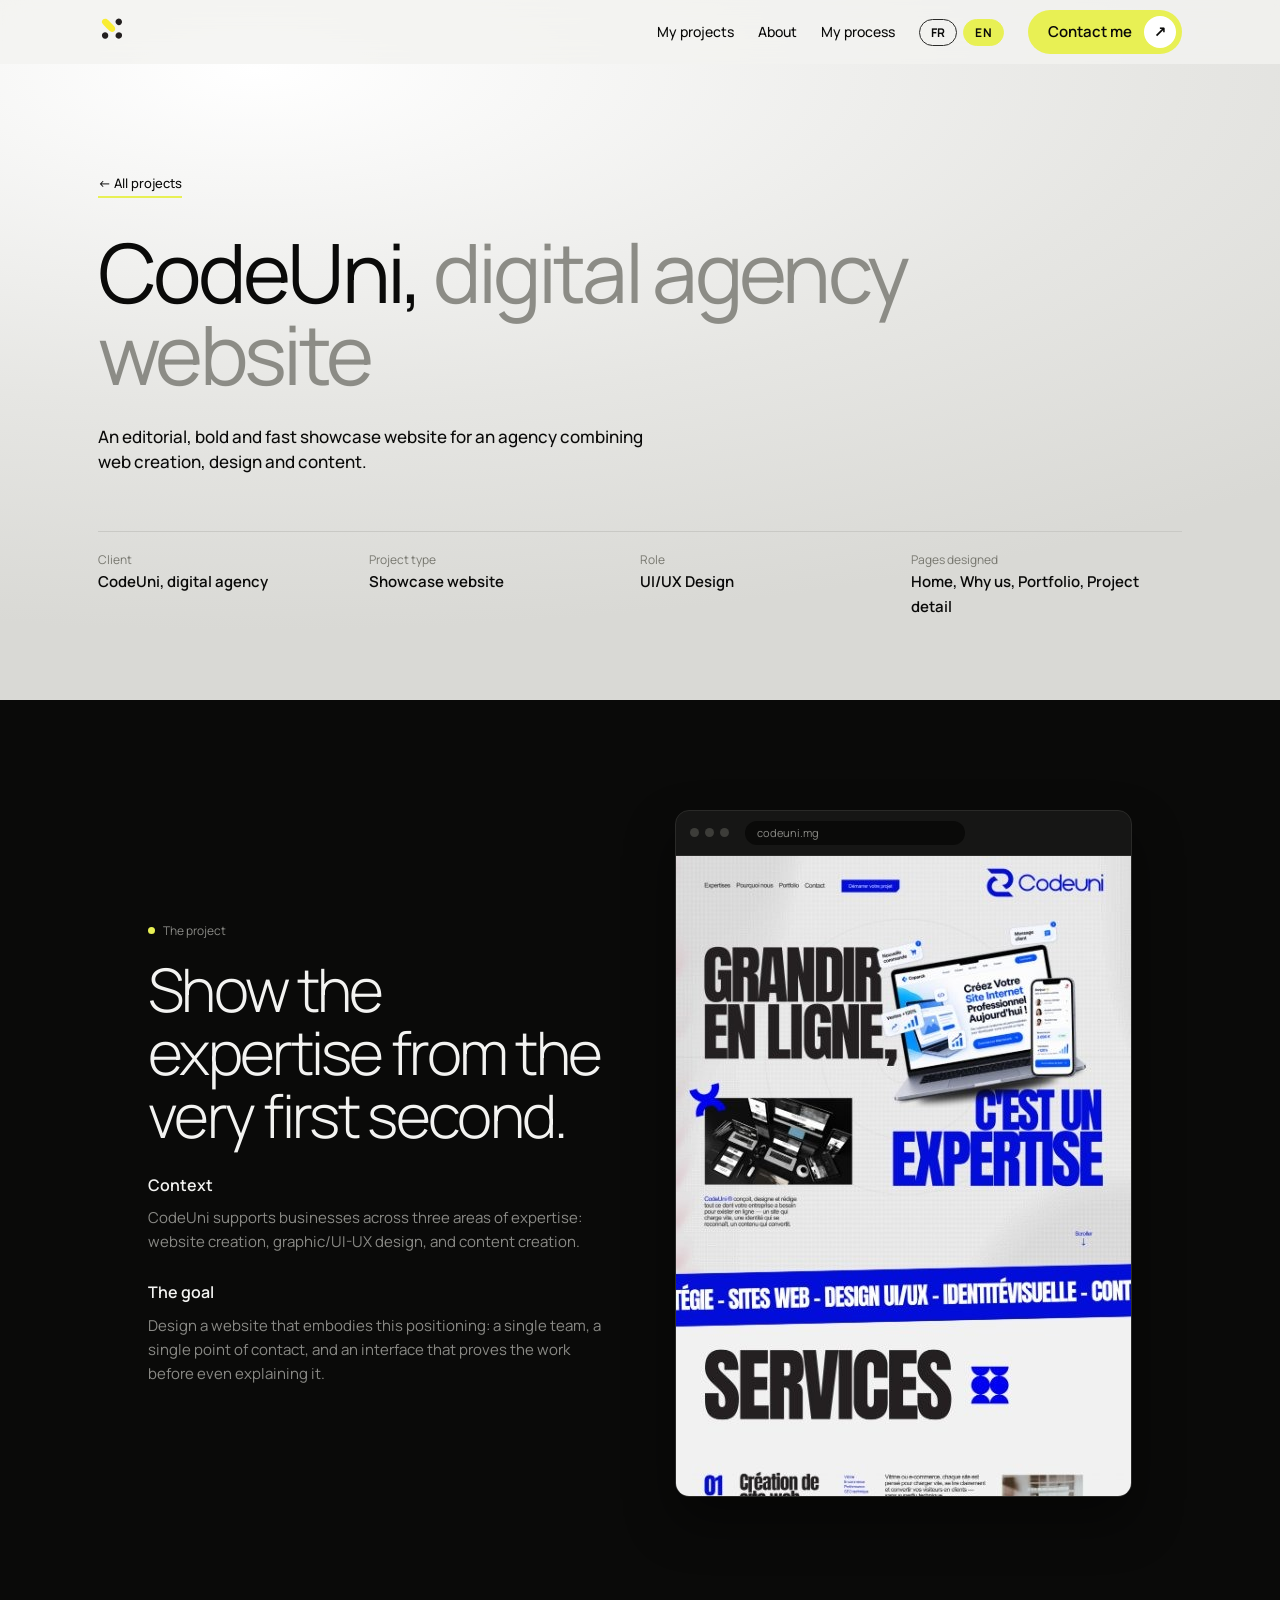
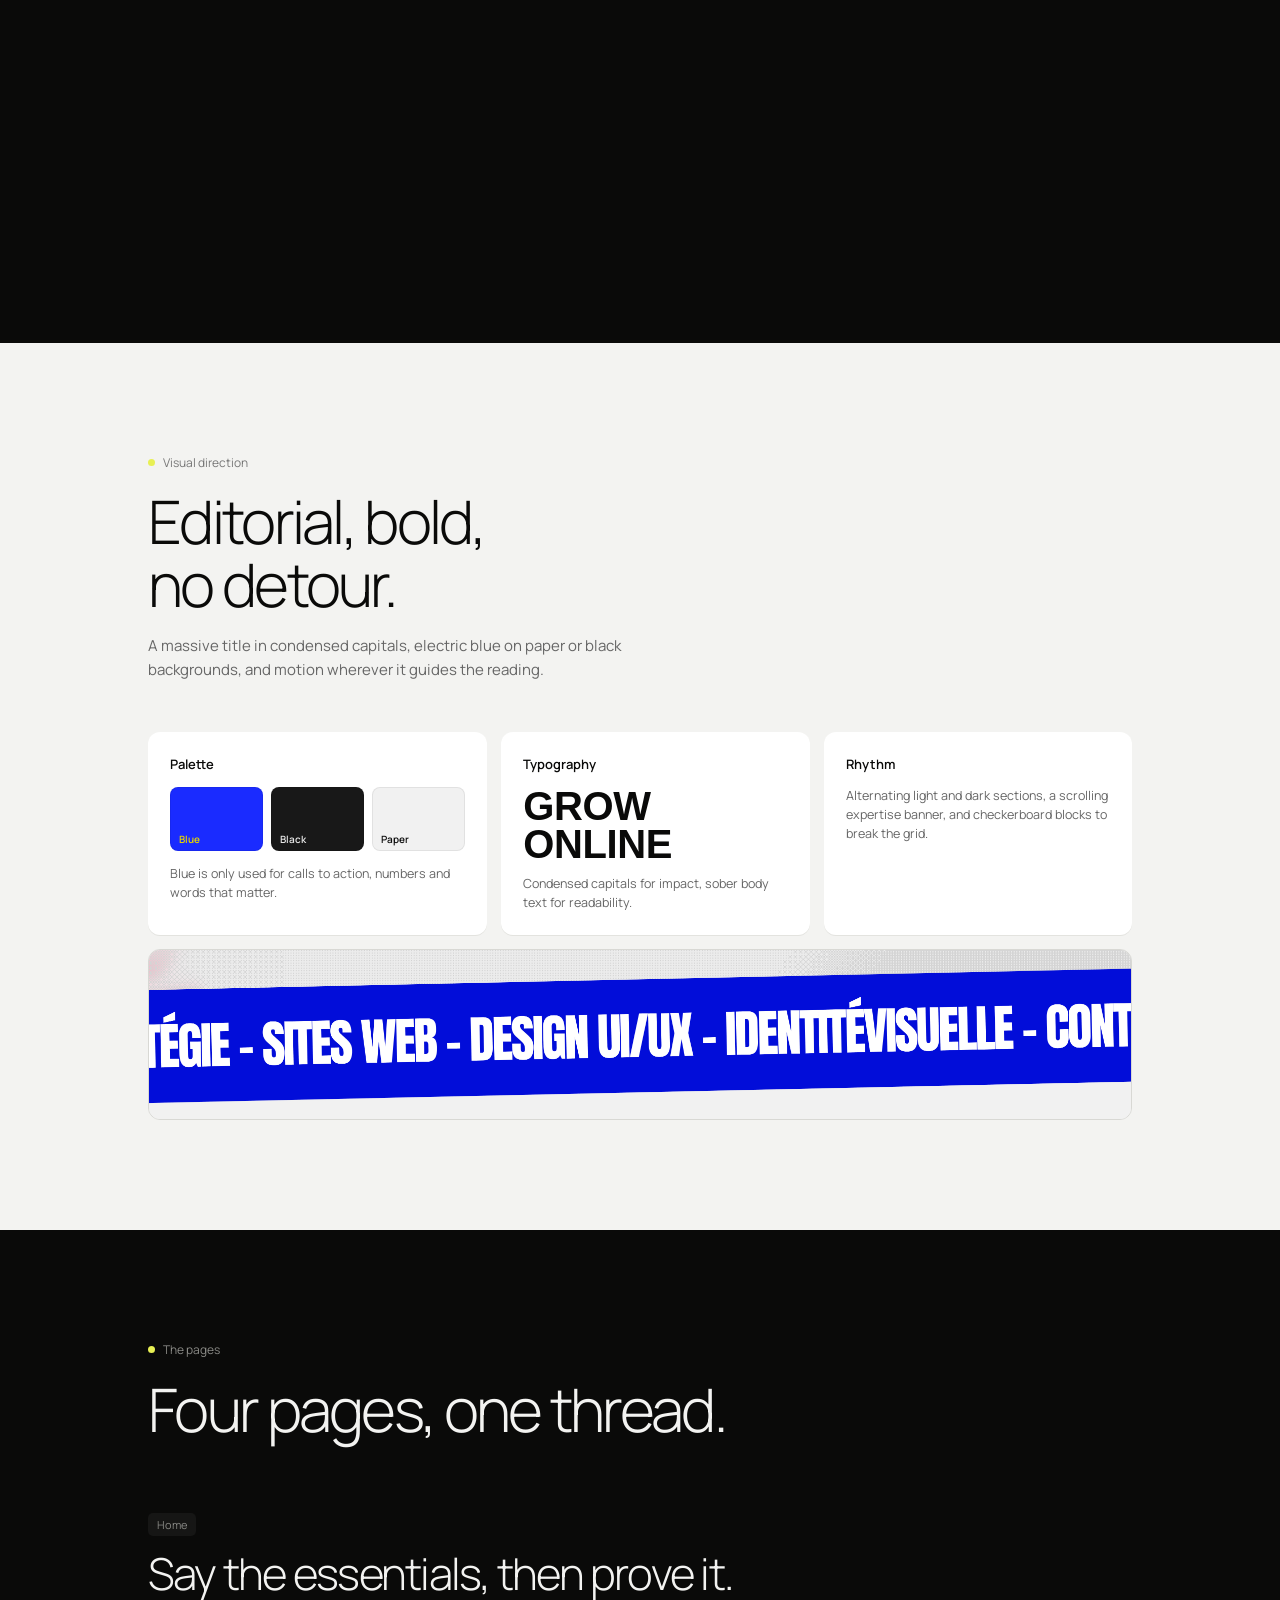
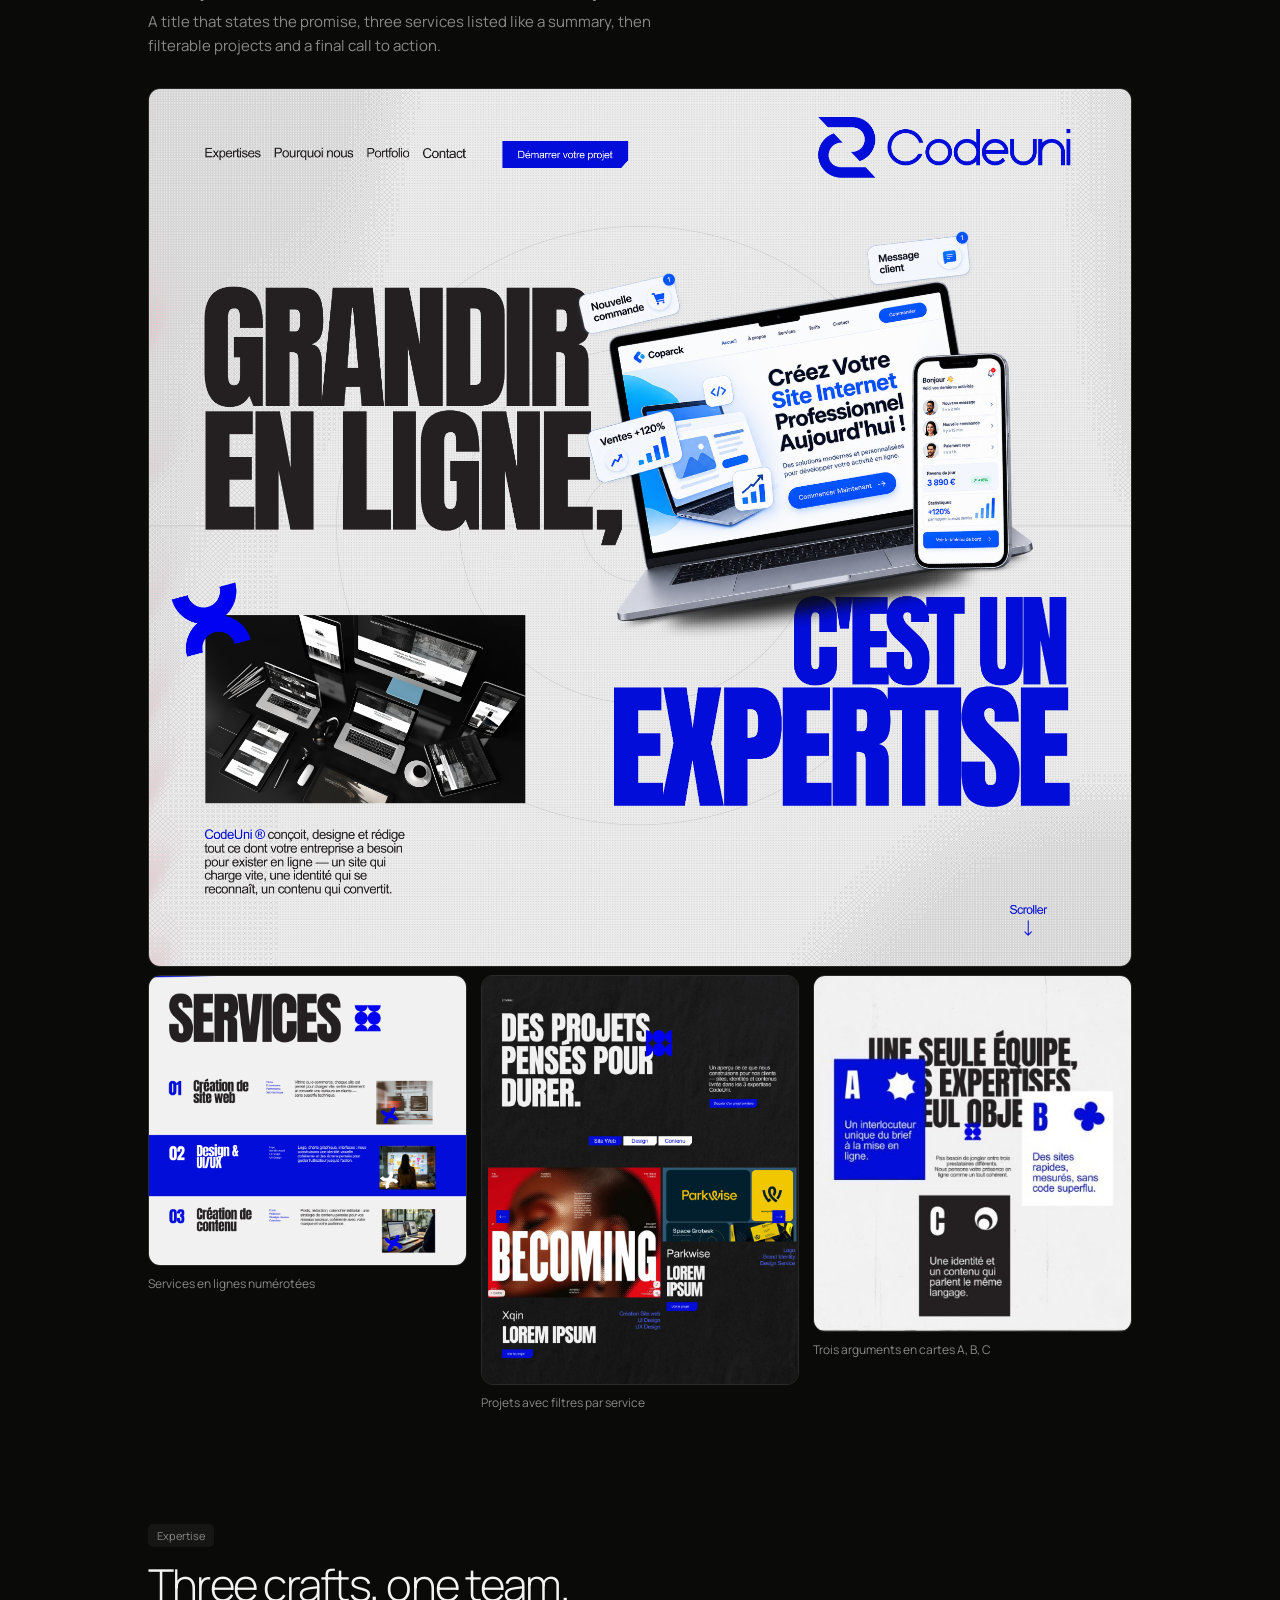
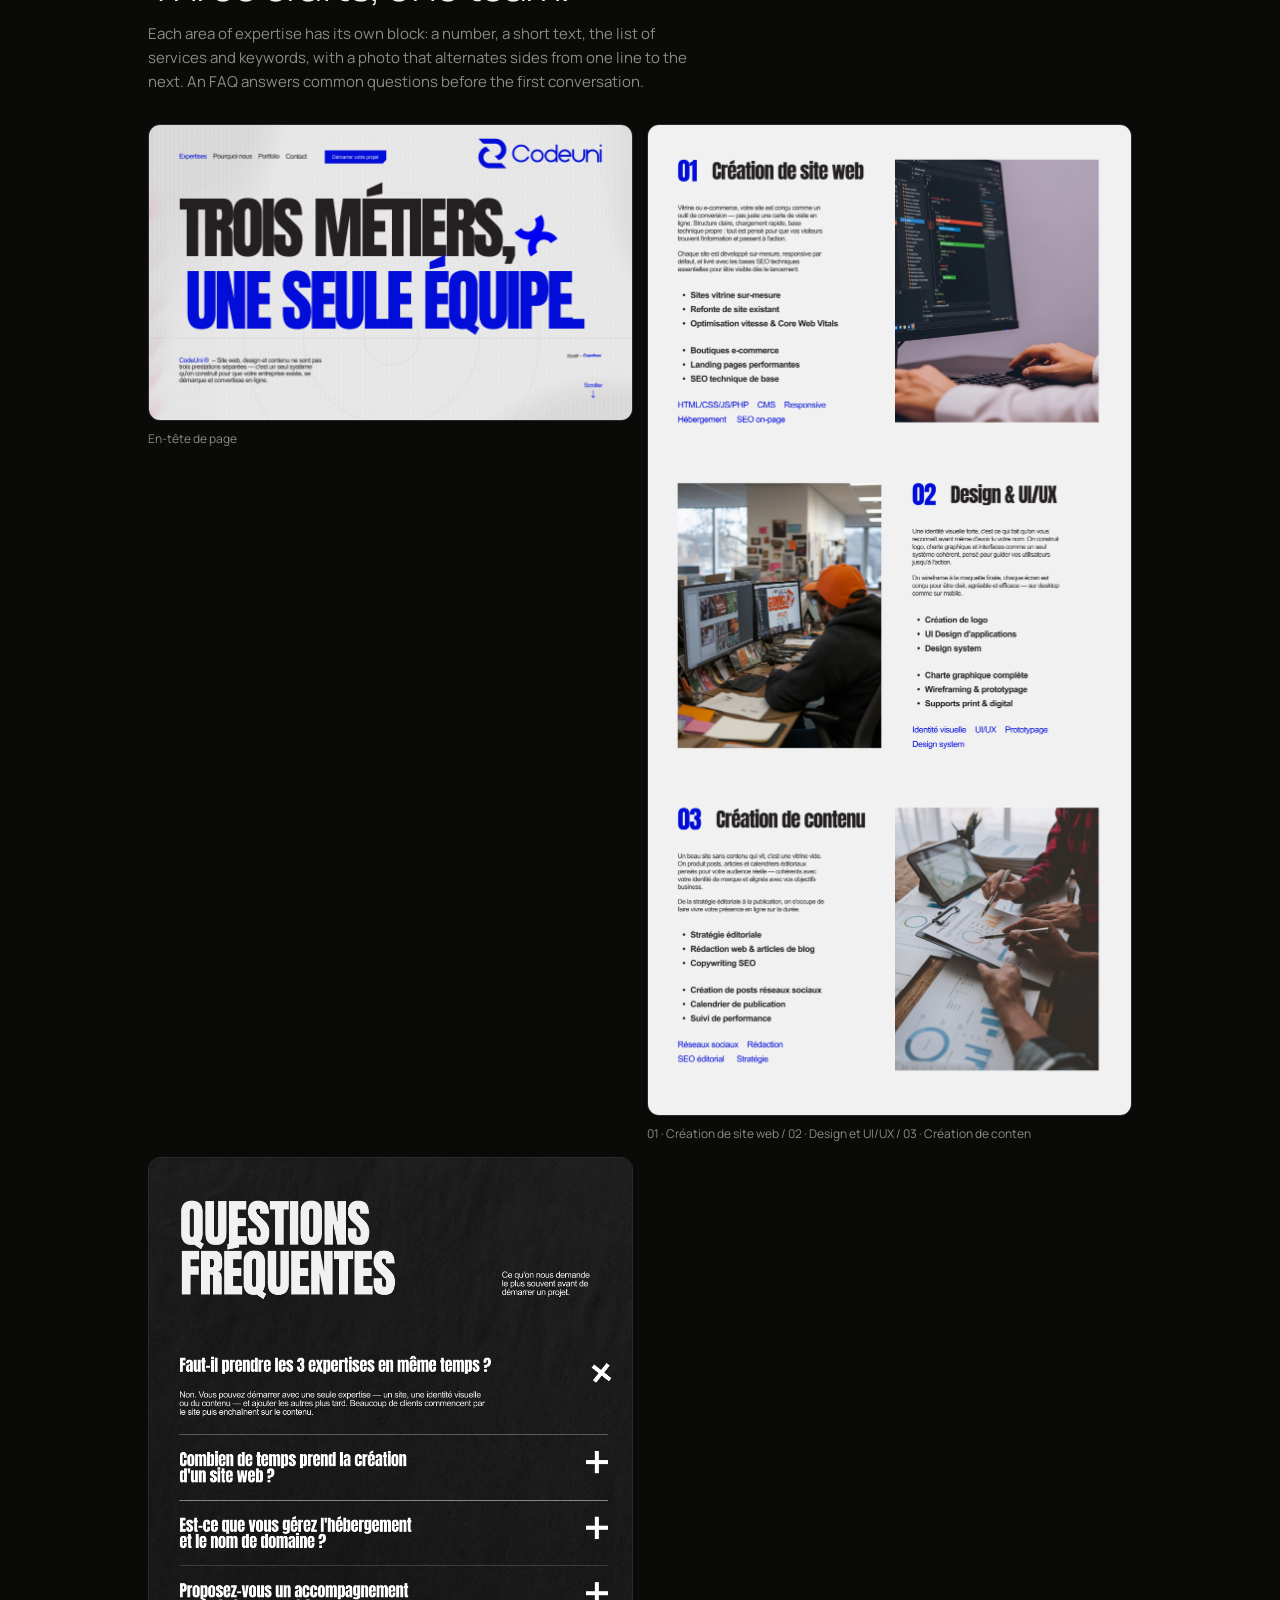
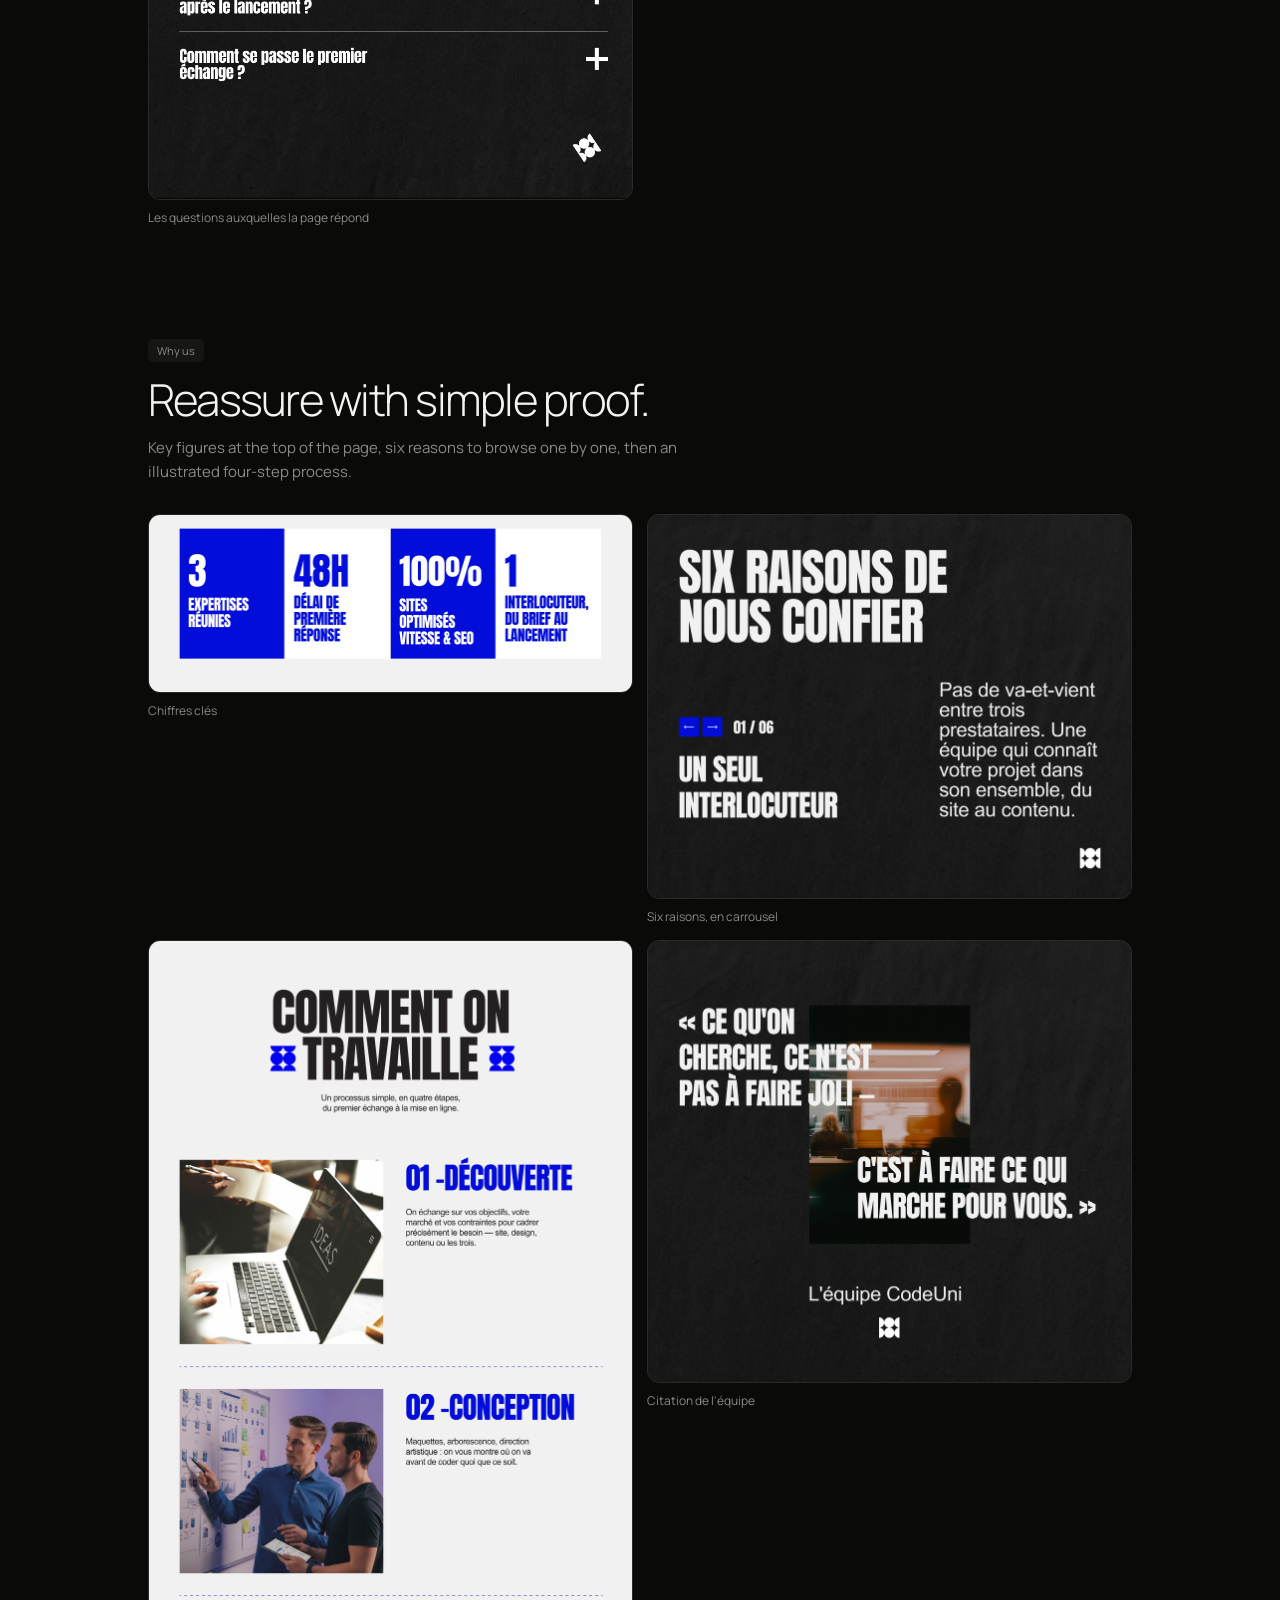
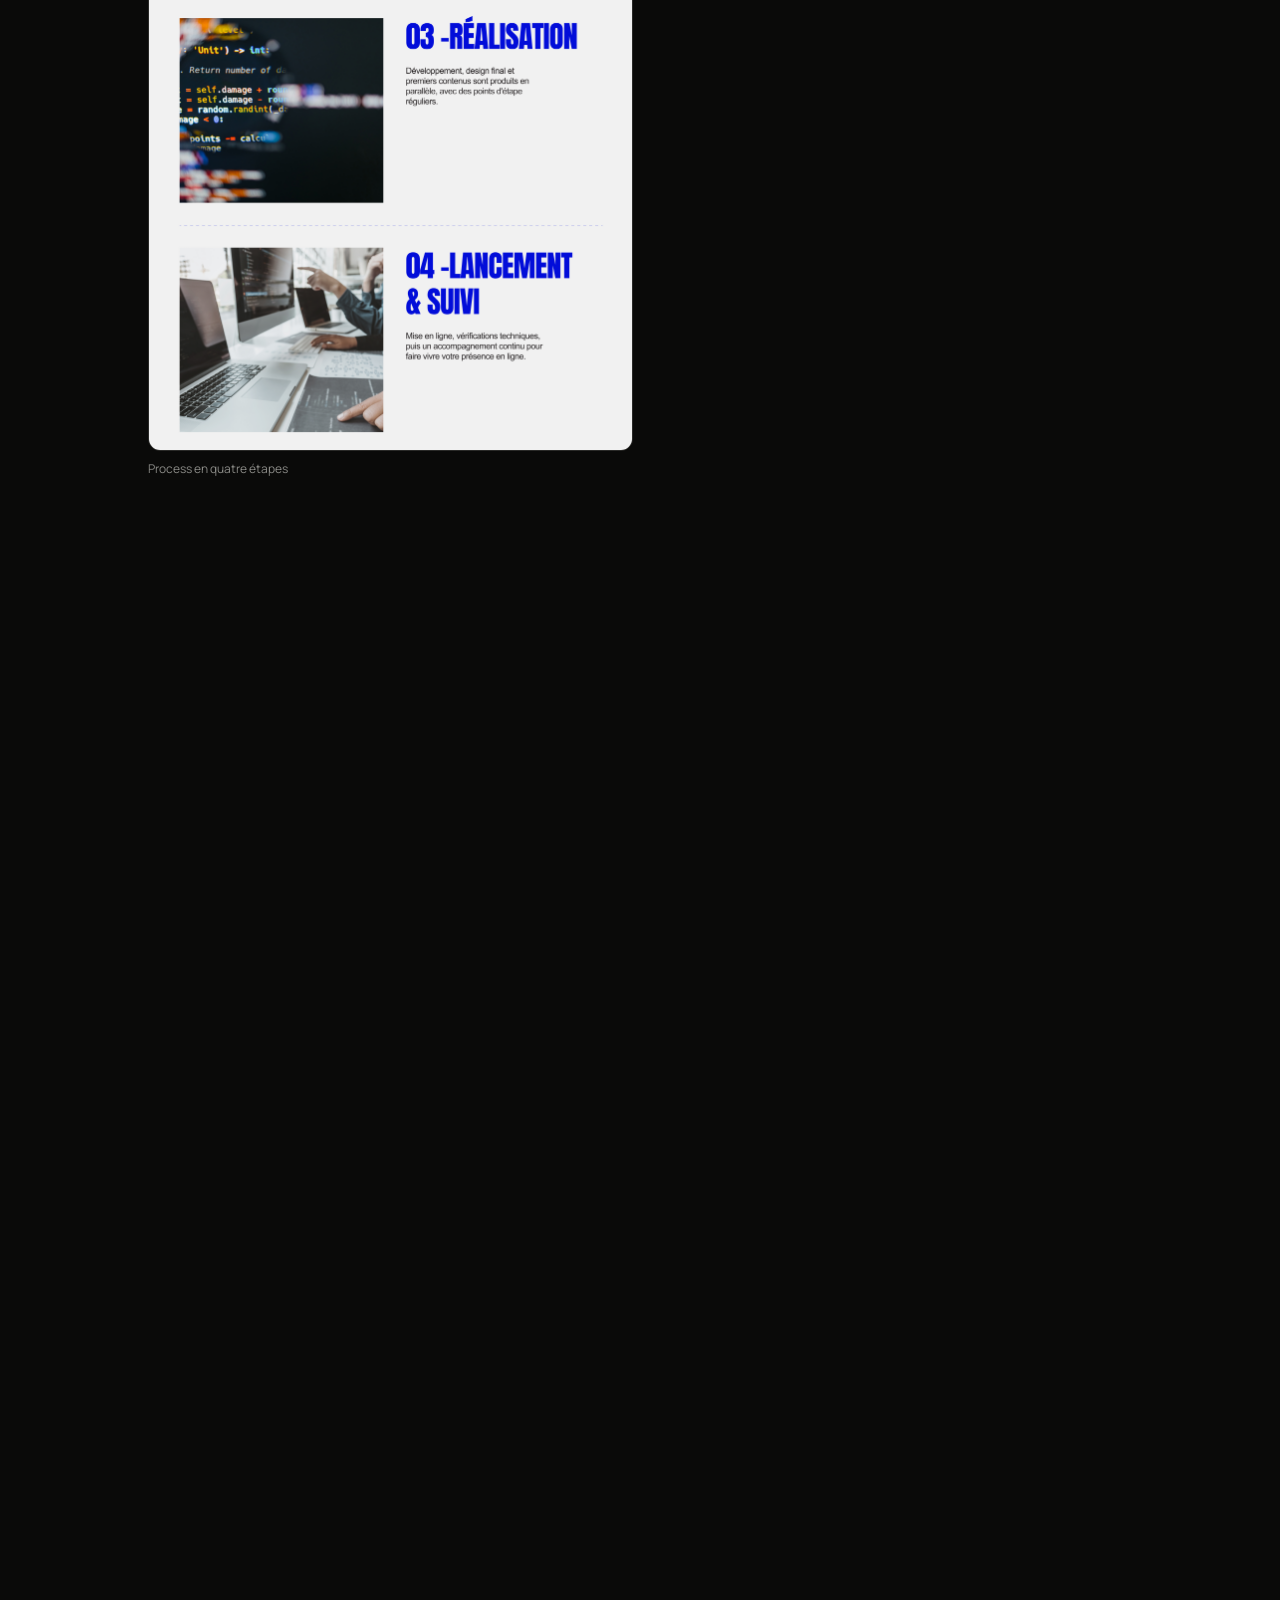
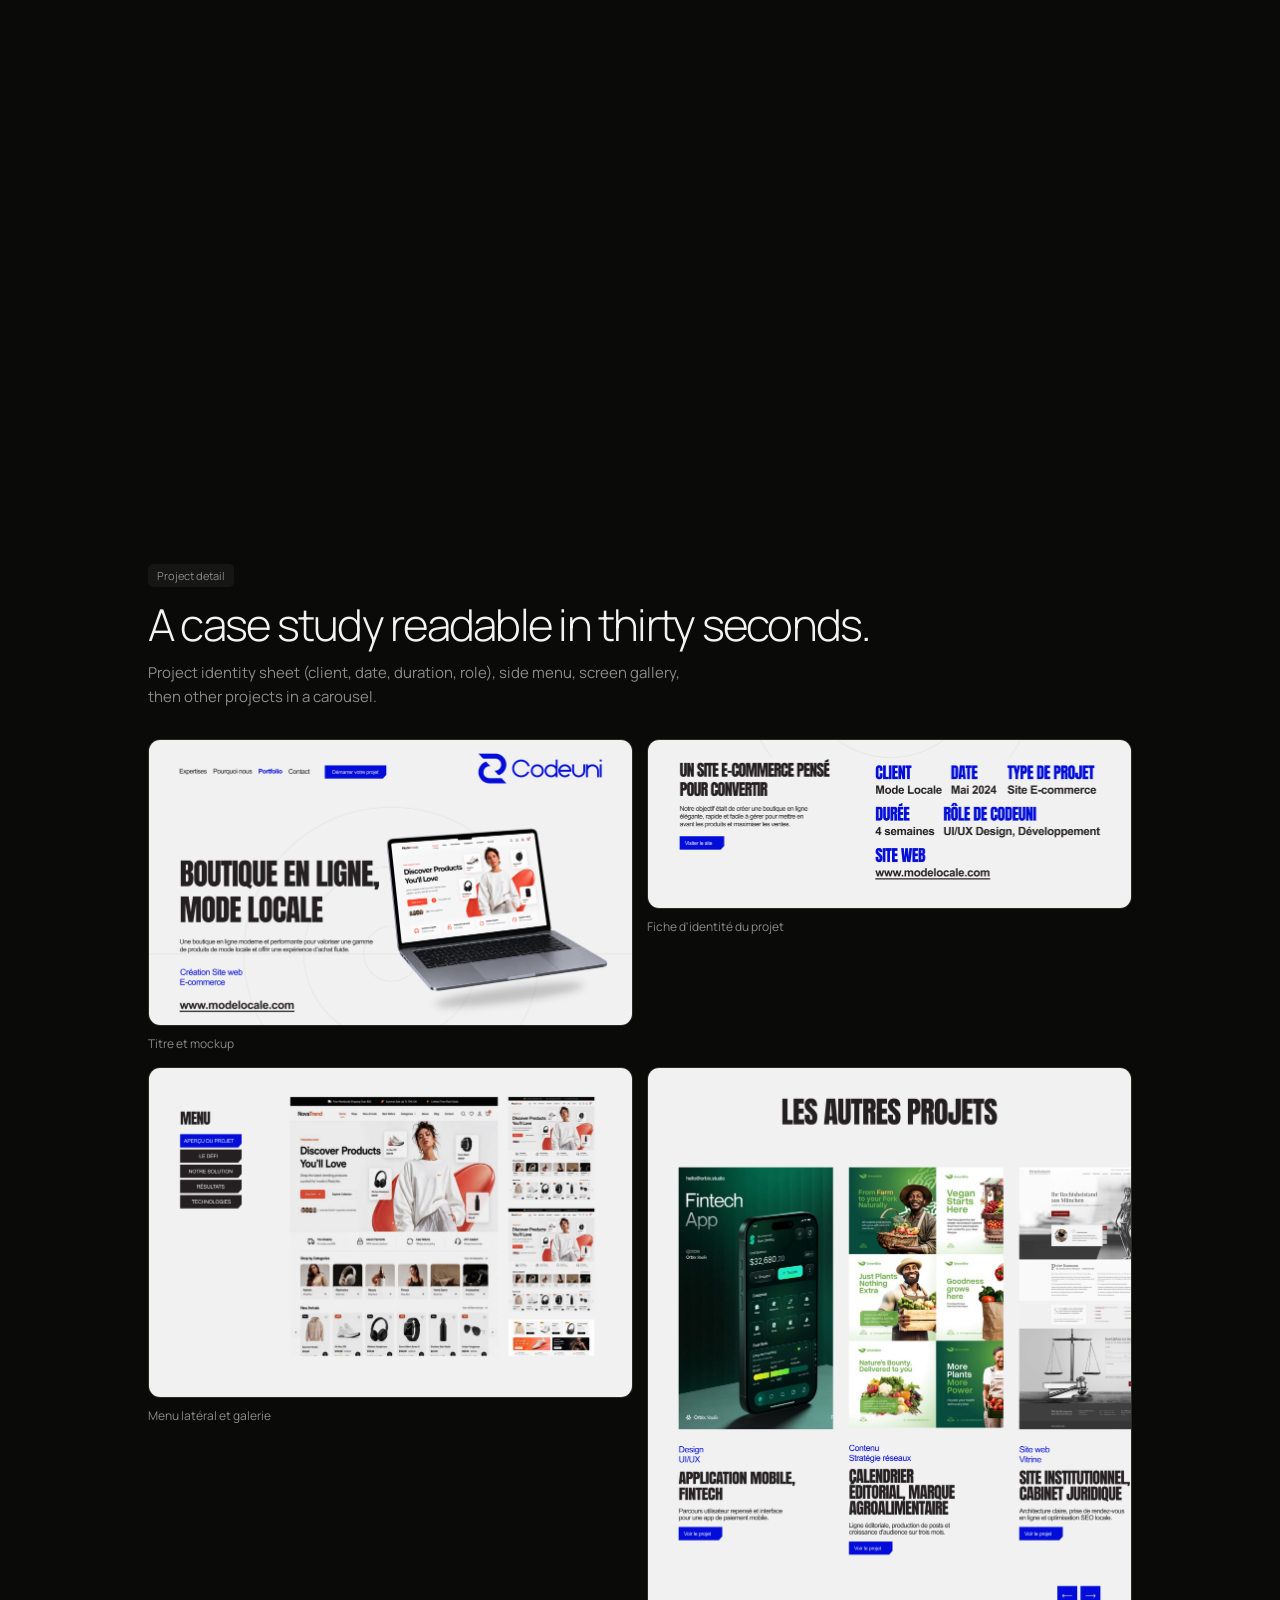
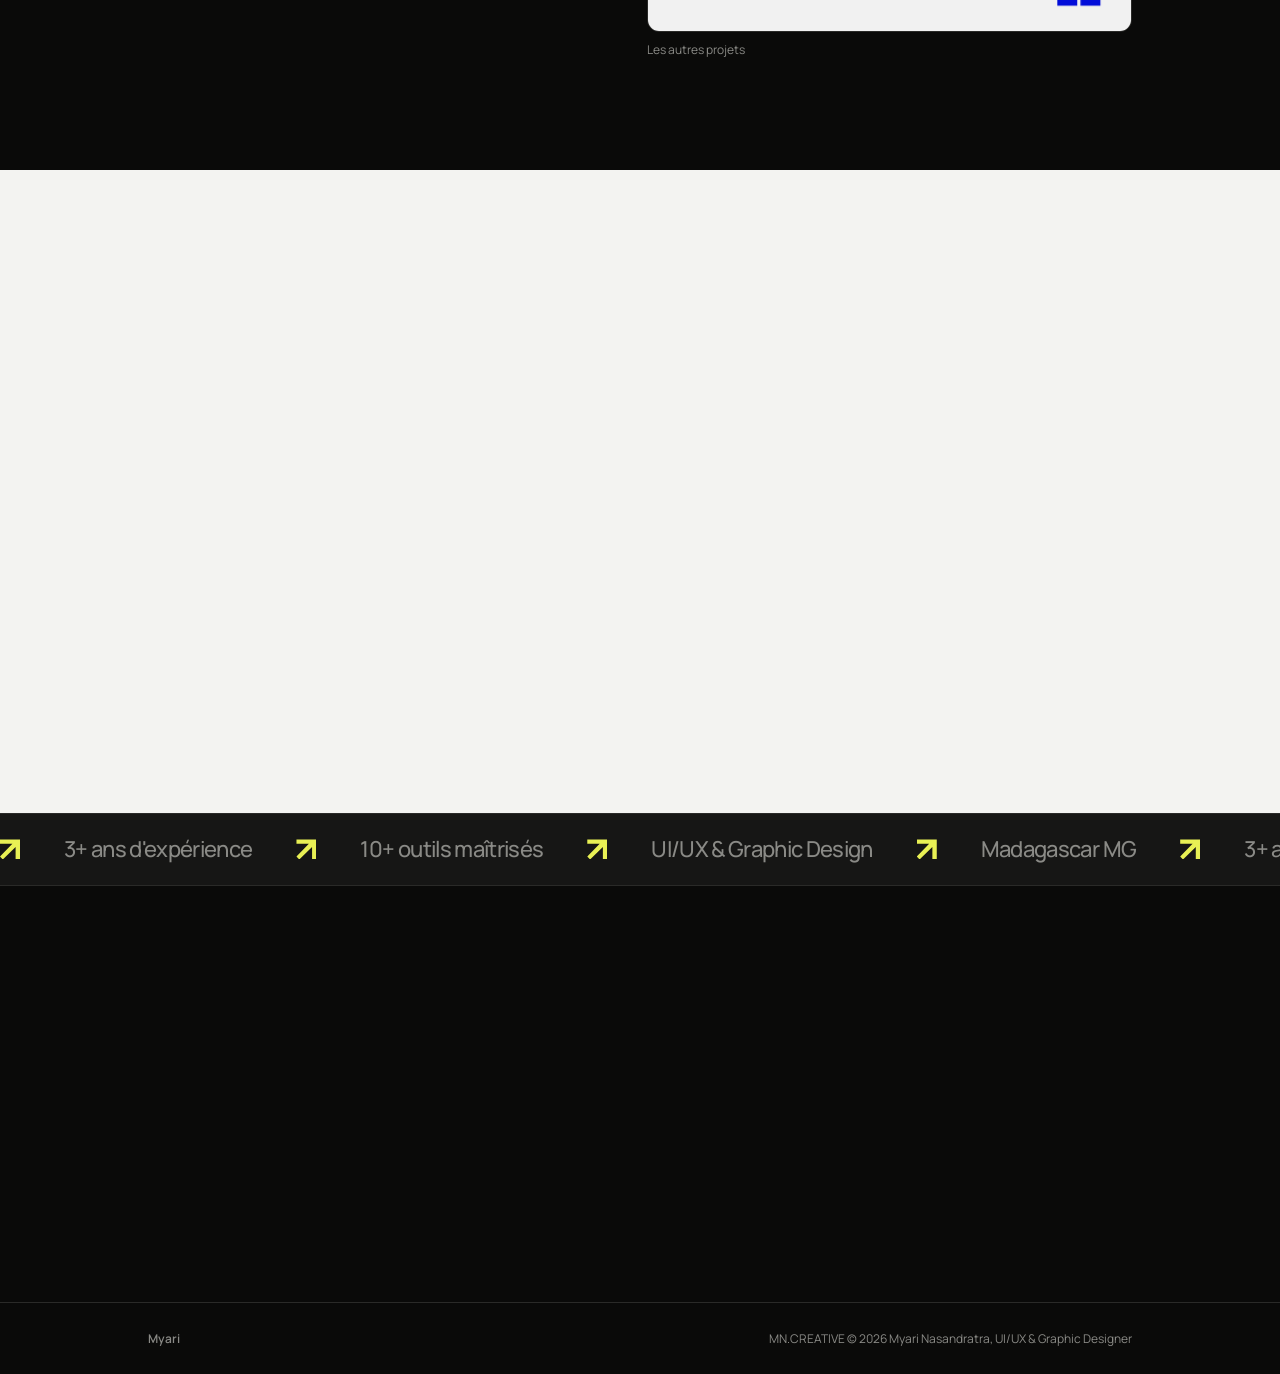
==== commit 7d945ee0: "Update projet-codeuni.html" ====
--- a/pages/projet-codeuni.html
+++ b/pages/projet-codeuni.html
@@ -199,7 +199,7 @@
               <figure>
                 <a
                   class="fr"
-                  href="../assets/img/codeuni/Accuiel-hero.jpg"
+                  href="../assets/img/codeuni/Dribbble shot - 1.jpg"
                   target="_blank"
                   rel="noopener"
                   ><img
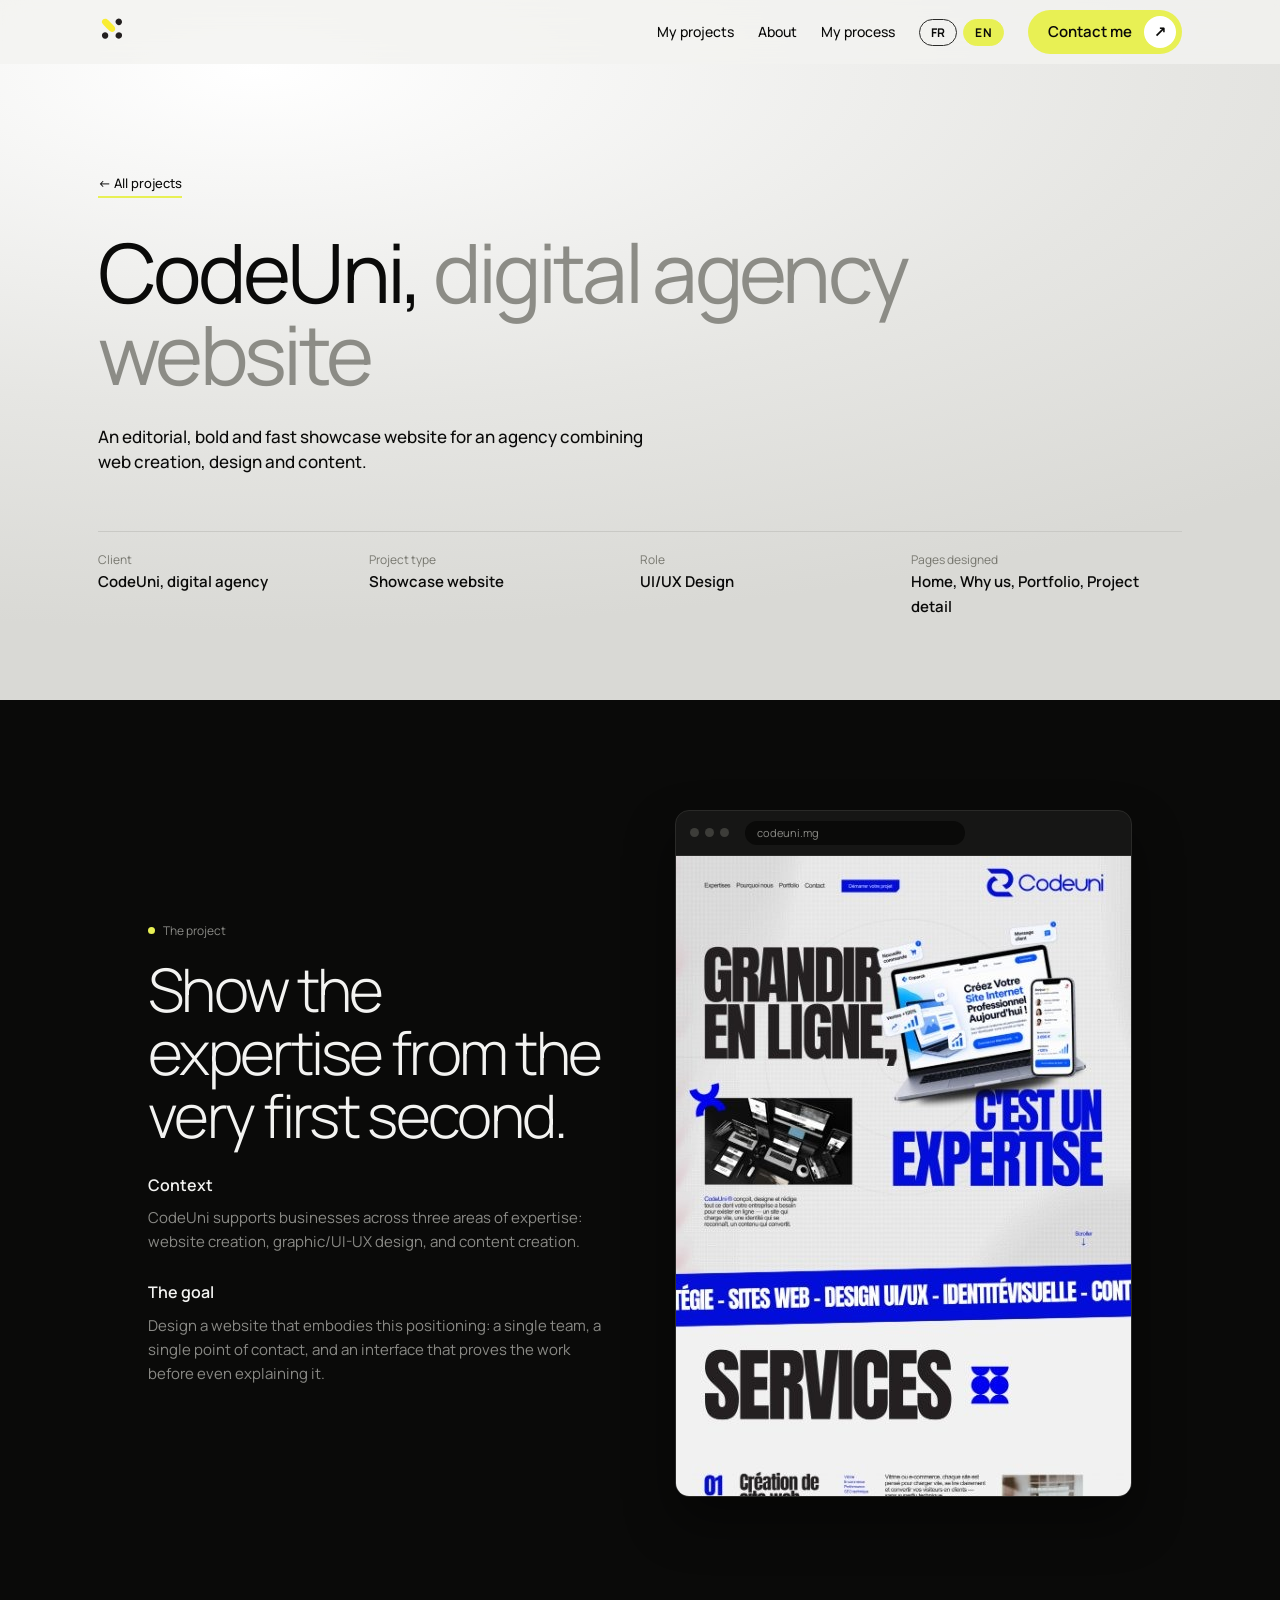
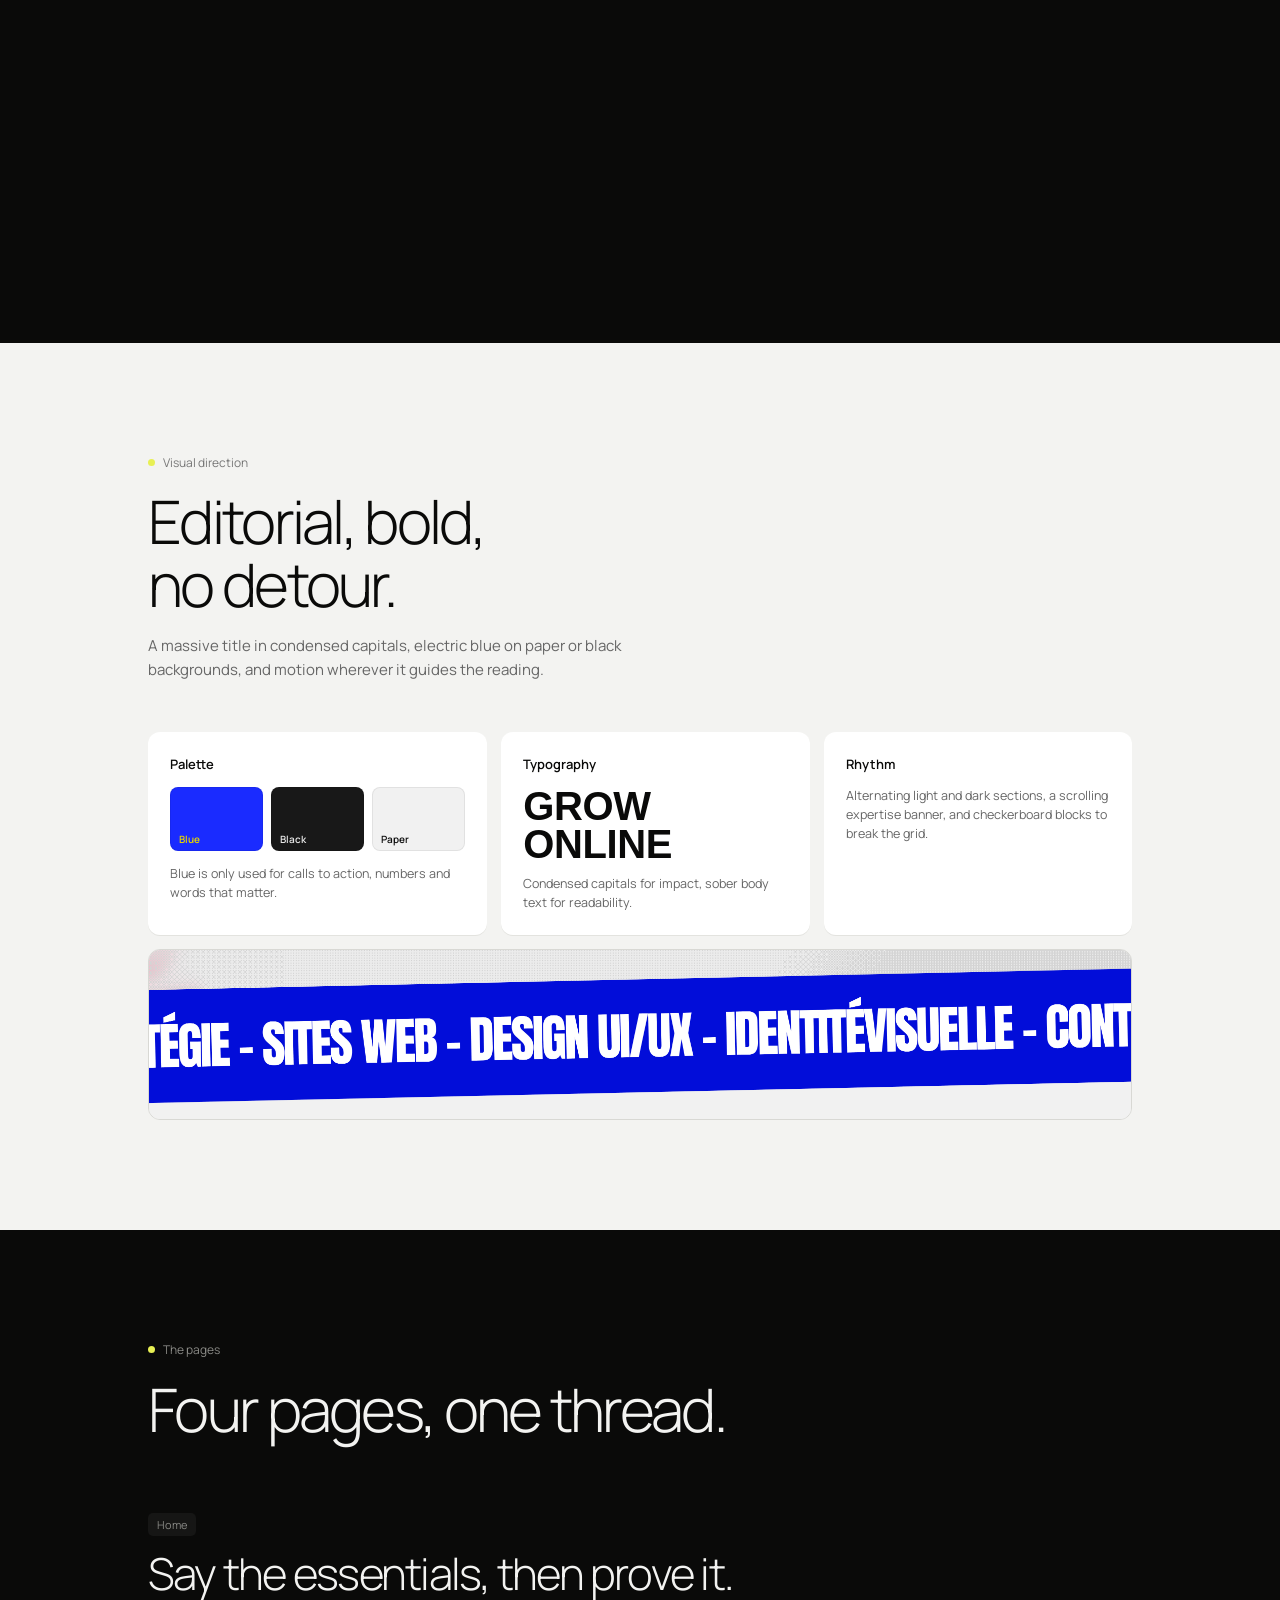
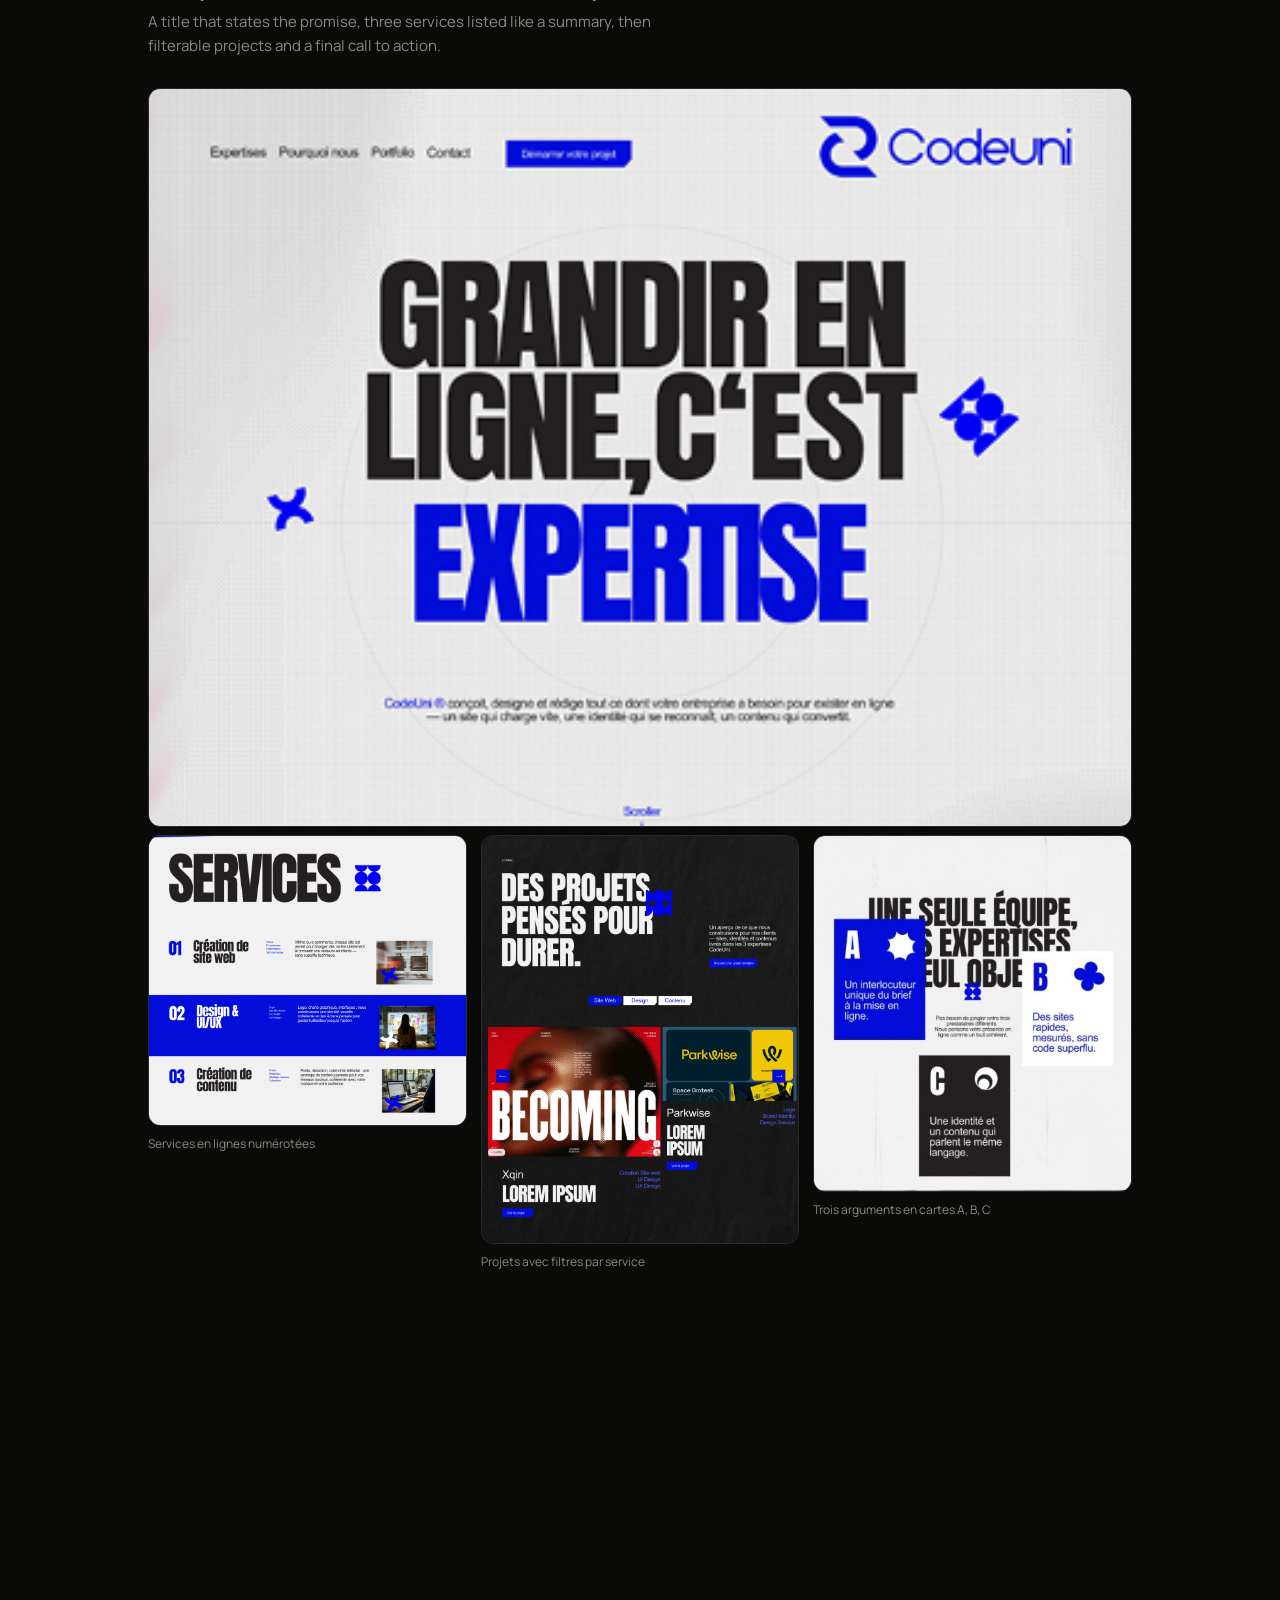
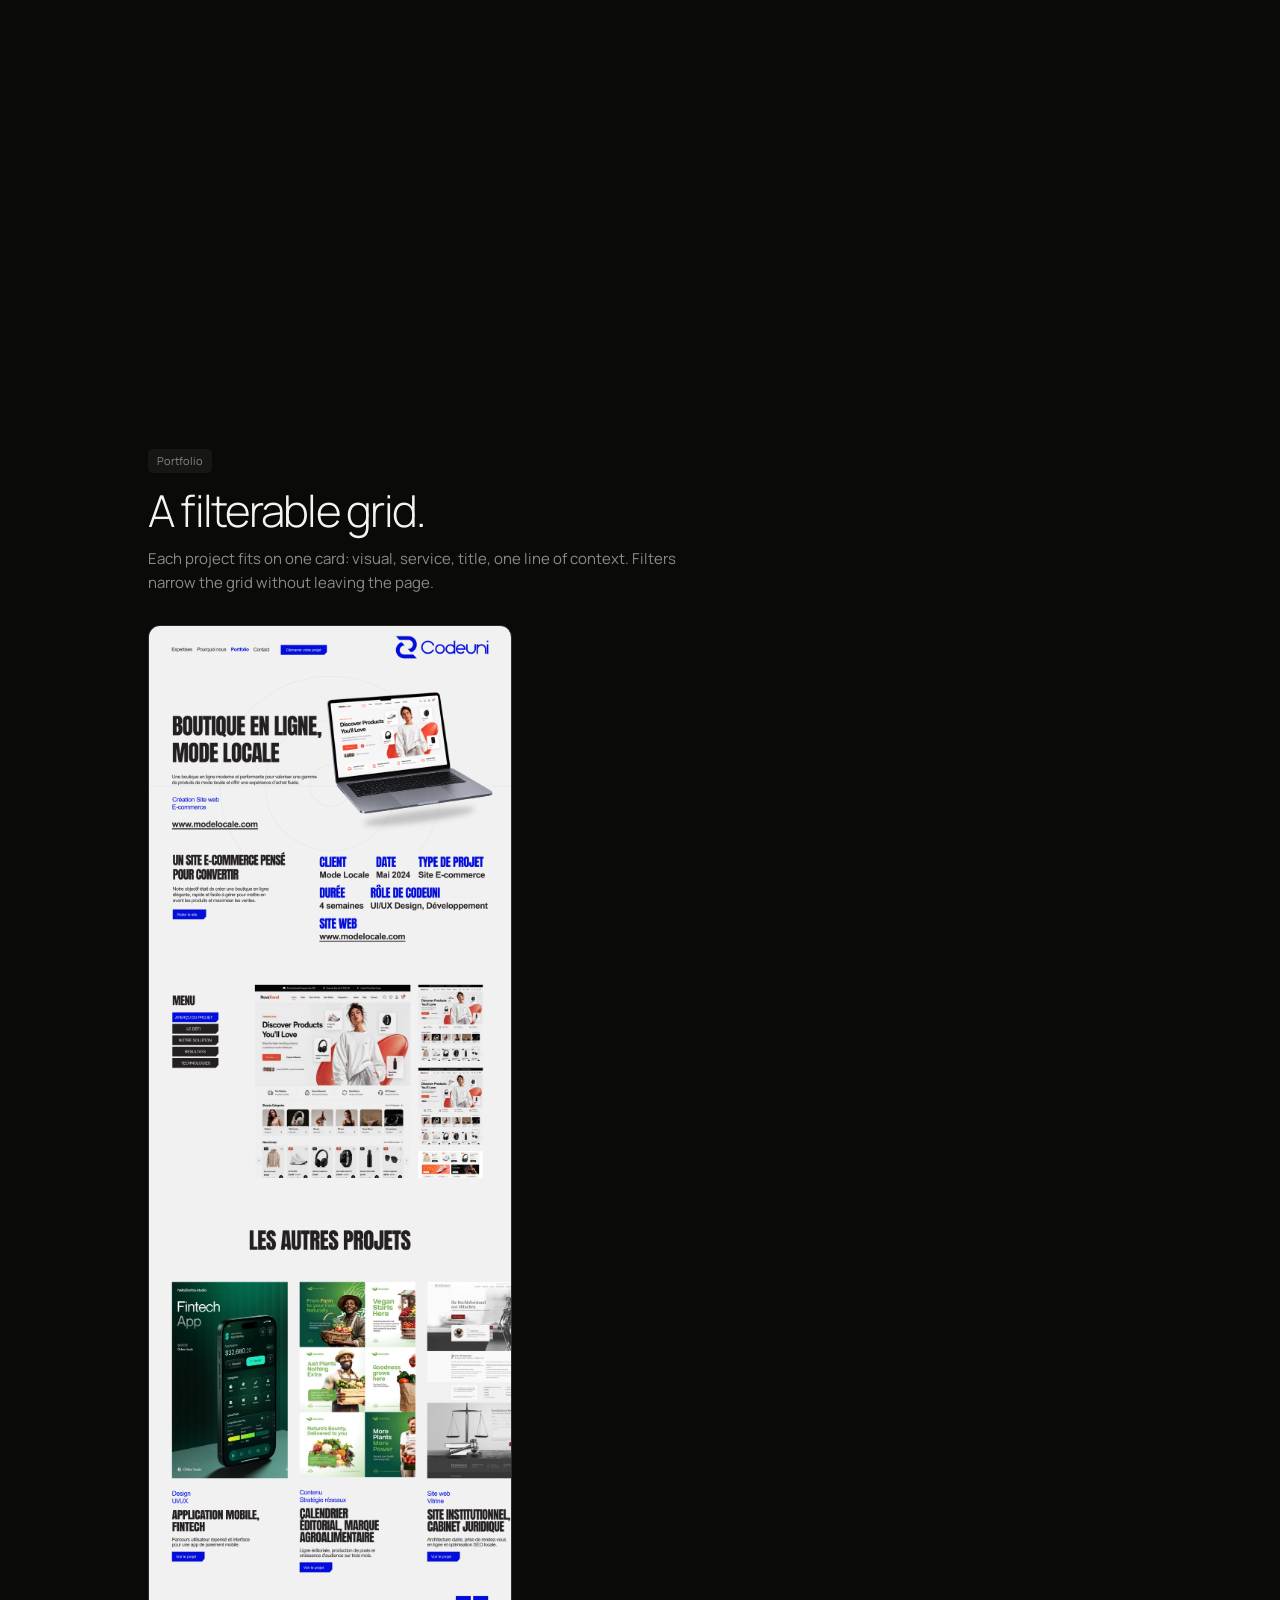
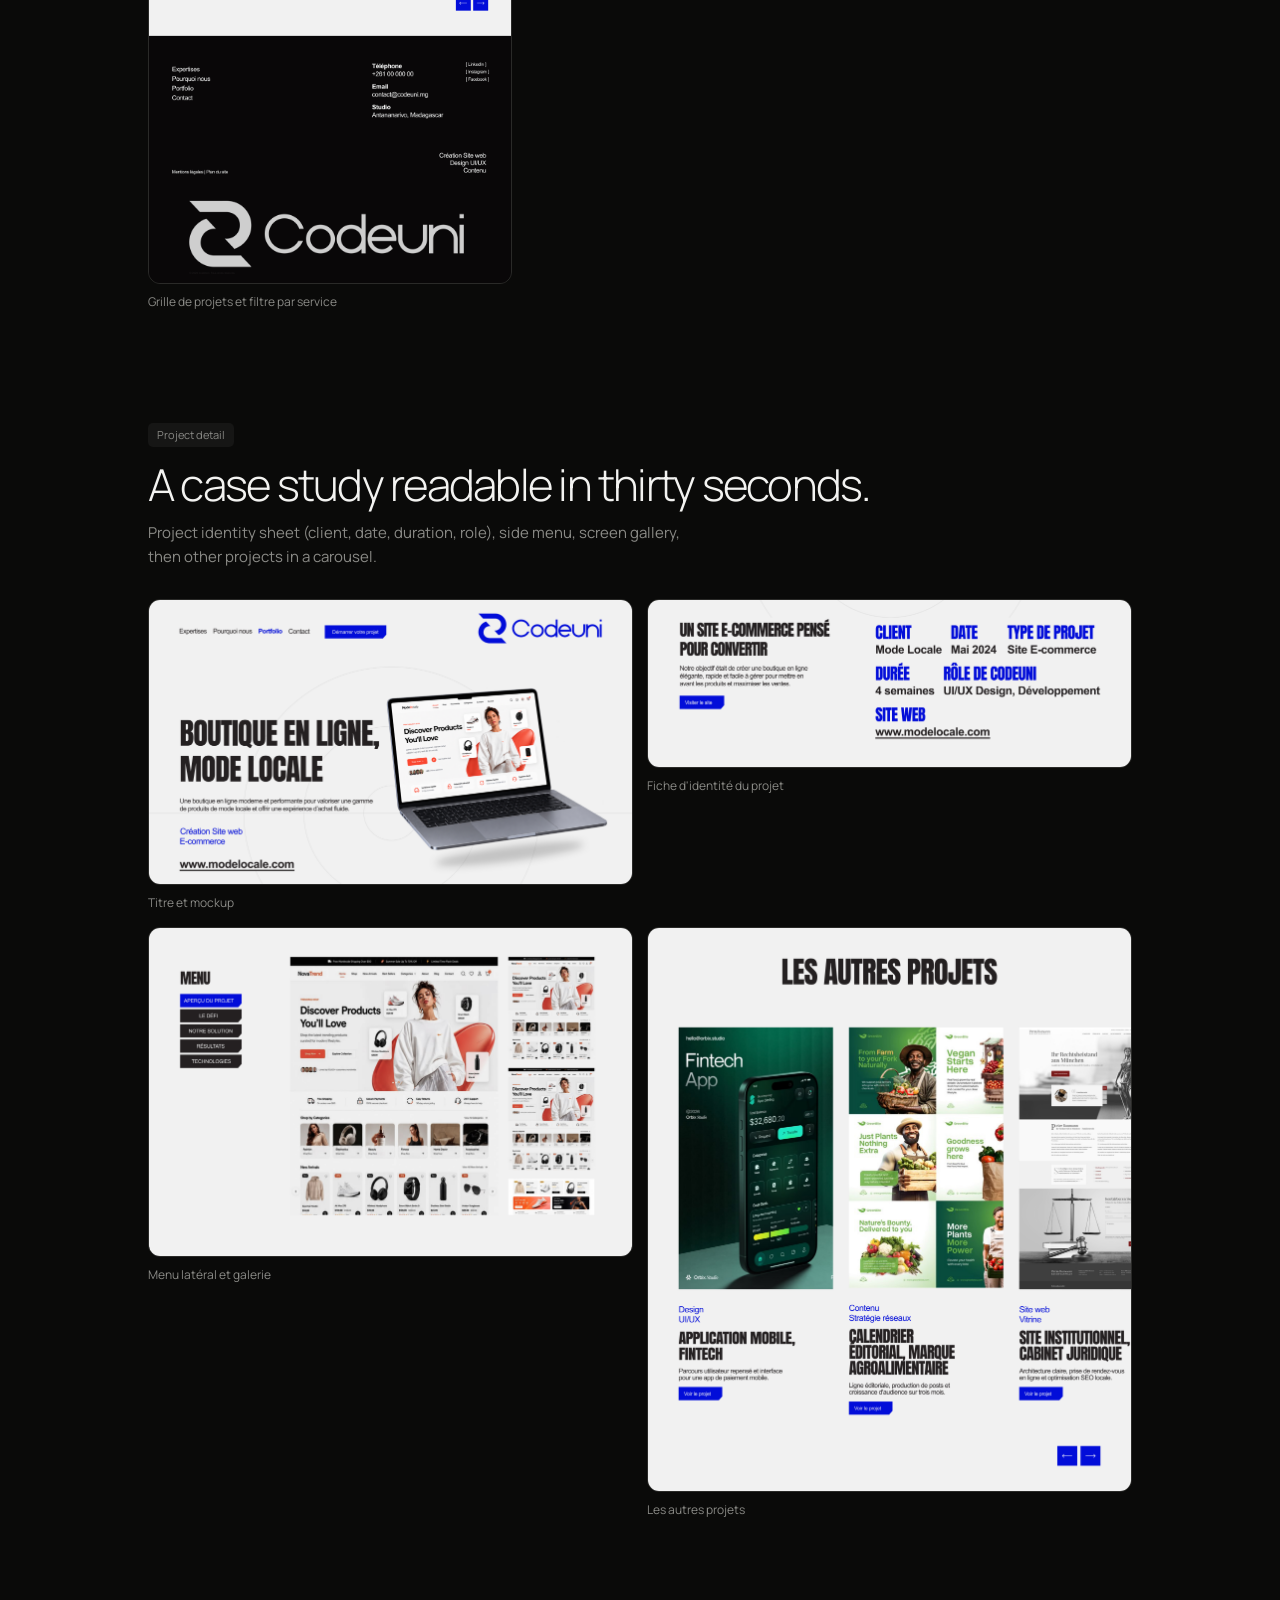
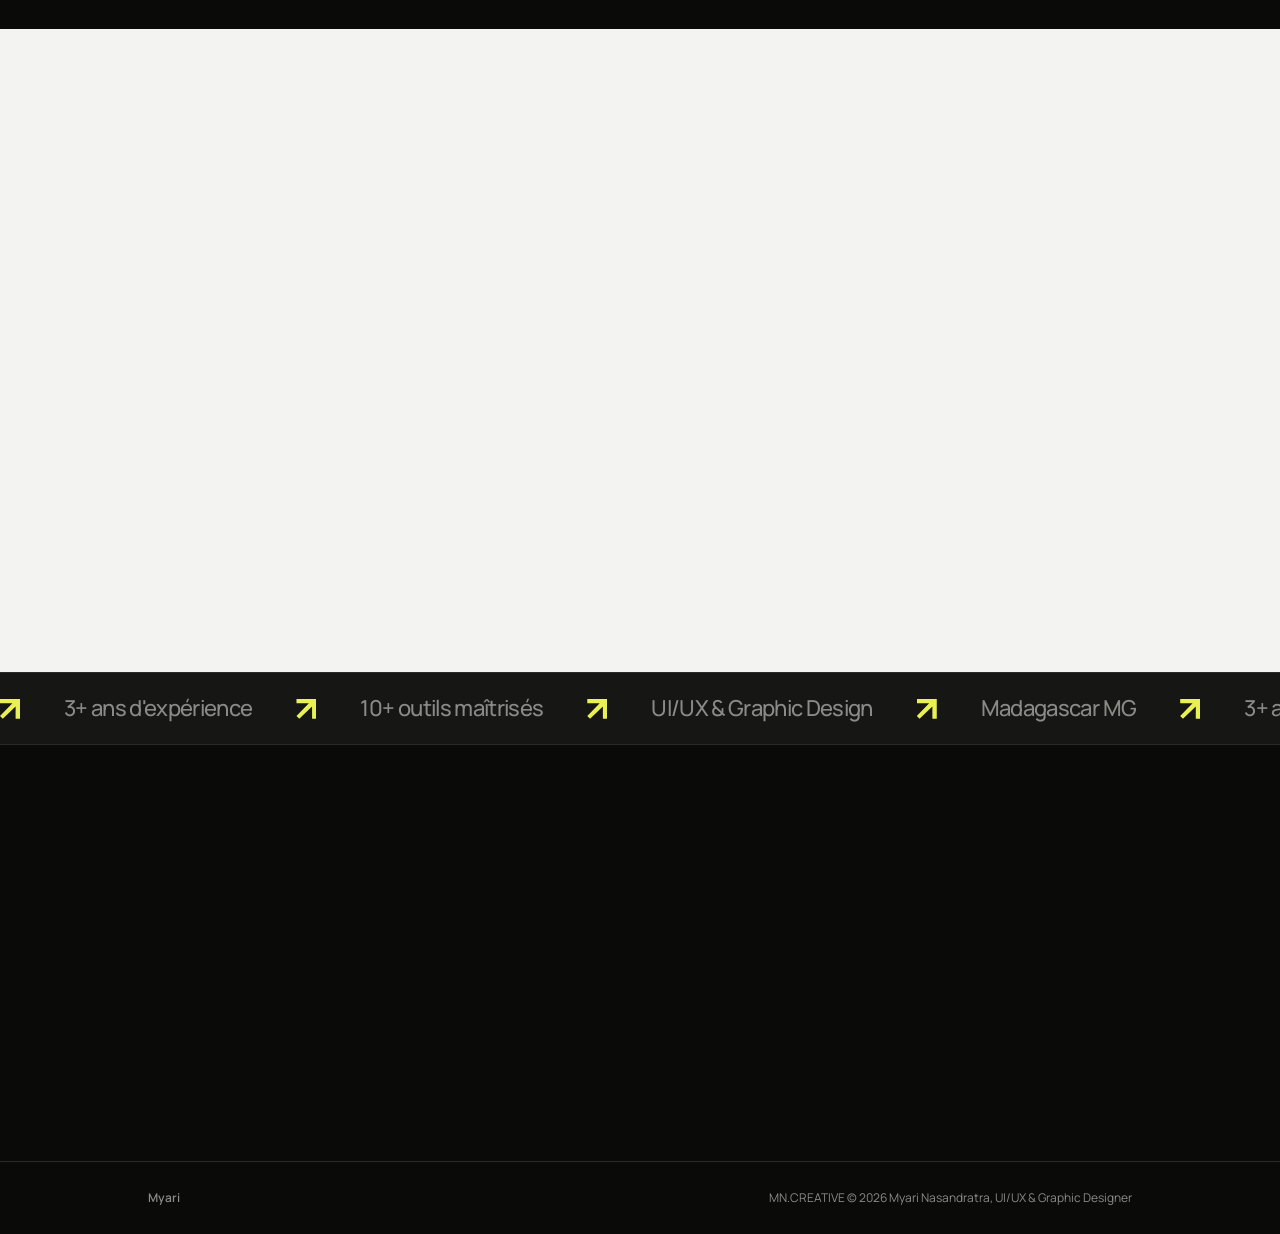
==== commit 8cbf0109: "Update projet-codeuni.html" ====
--- a/pages/projet-codeuni.html
+++ b/pages/projet-codeuni.html
@@ -203,7 +203,7 @@
                   target="_blank"
                   rel="noopener"
                   ><img
-                    src="../assets/img/codeuni/Accuiel-hero.jpg"
+                    src="../assets/img/codeuni/Dribbble shot - 1.jpg"
                     alt="Section Services : création de site web, design et UI/UX, création de contenu"
                     loading="lazy"
                 /></a>
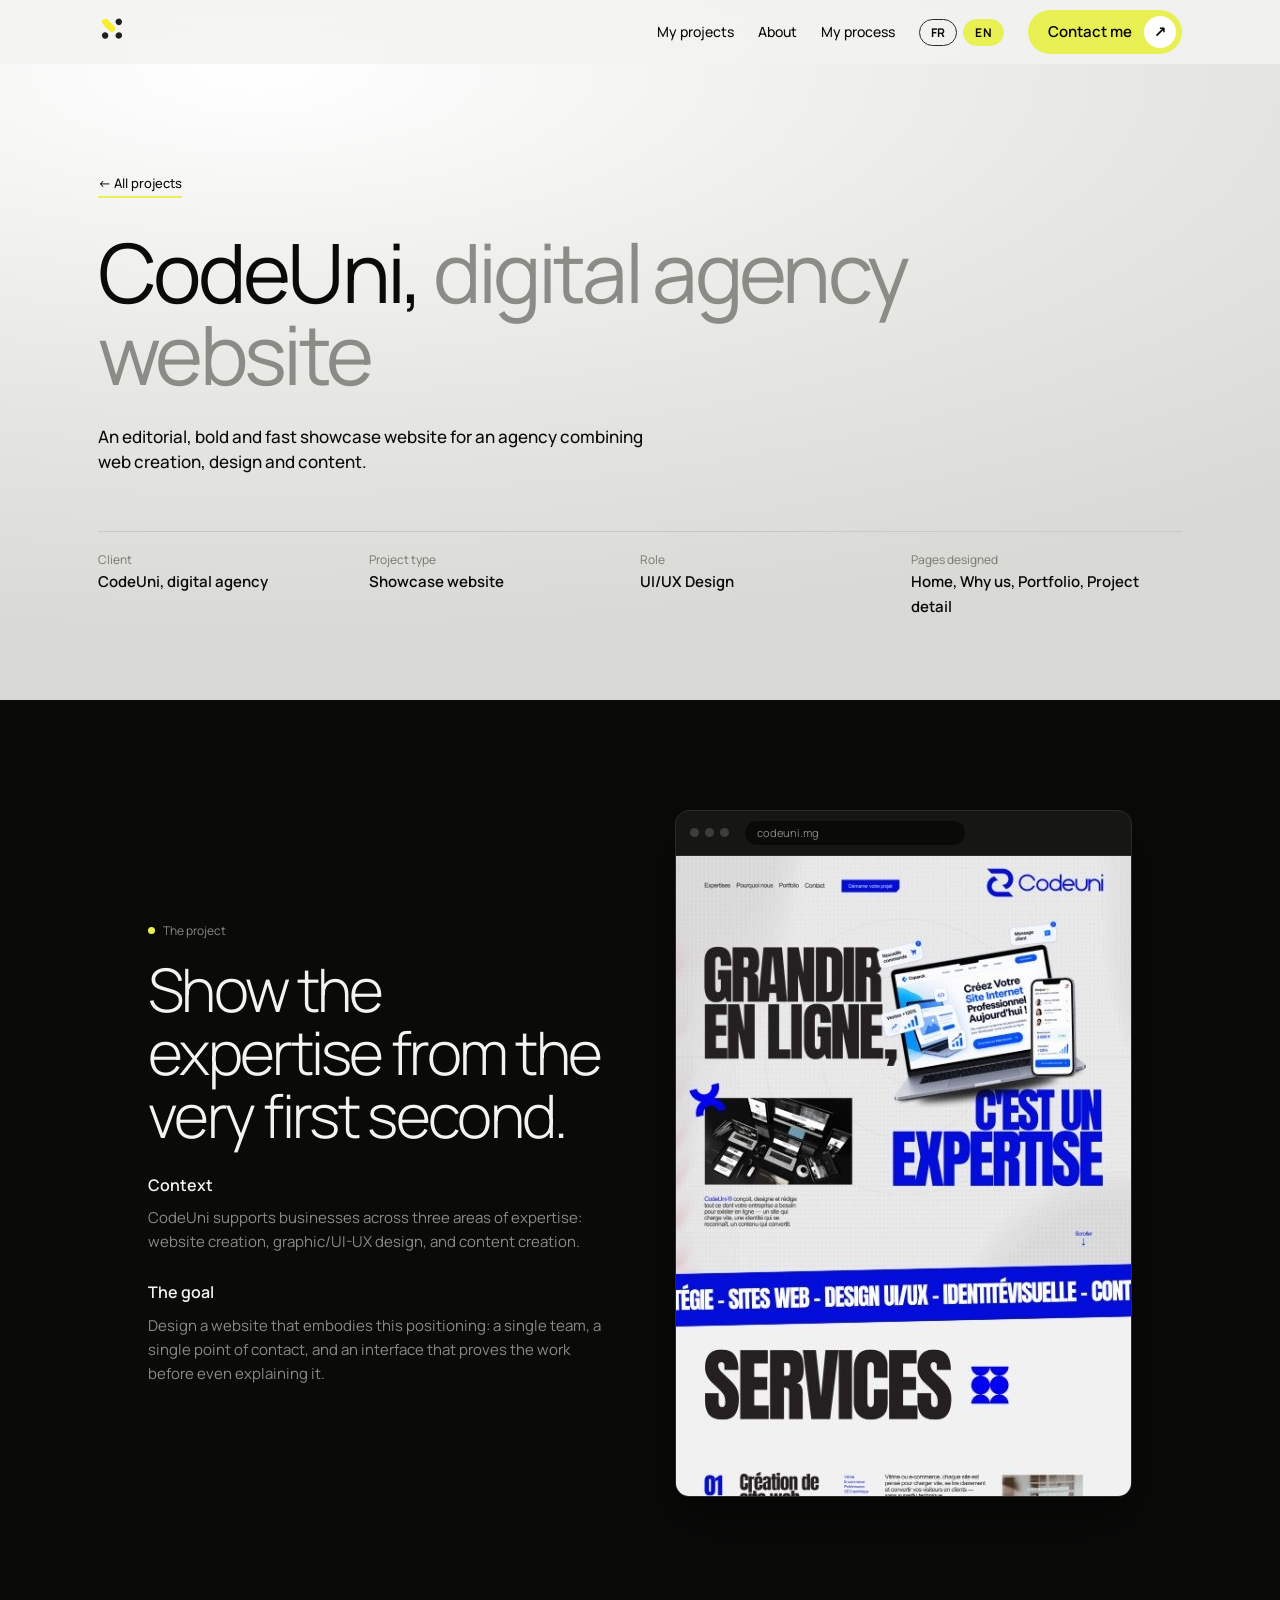
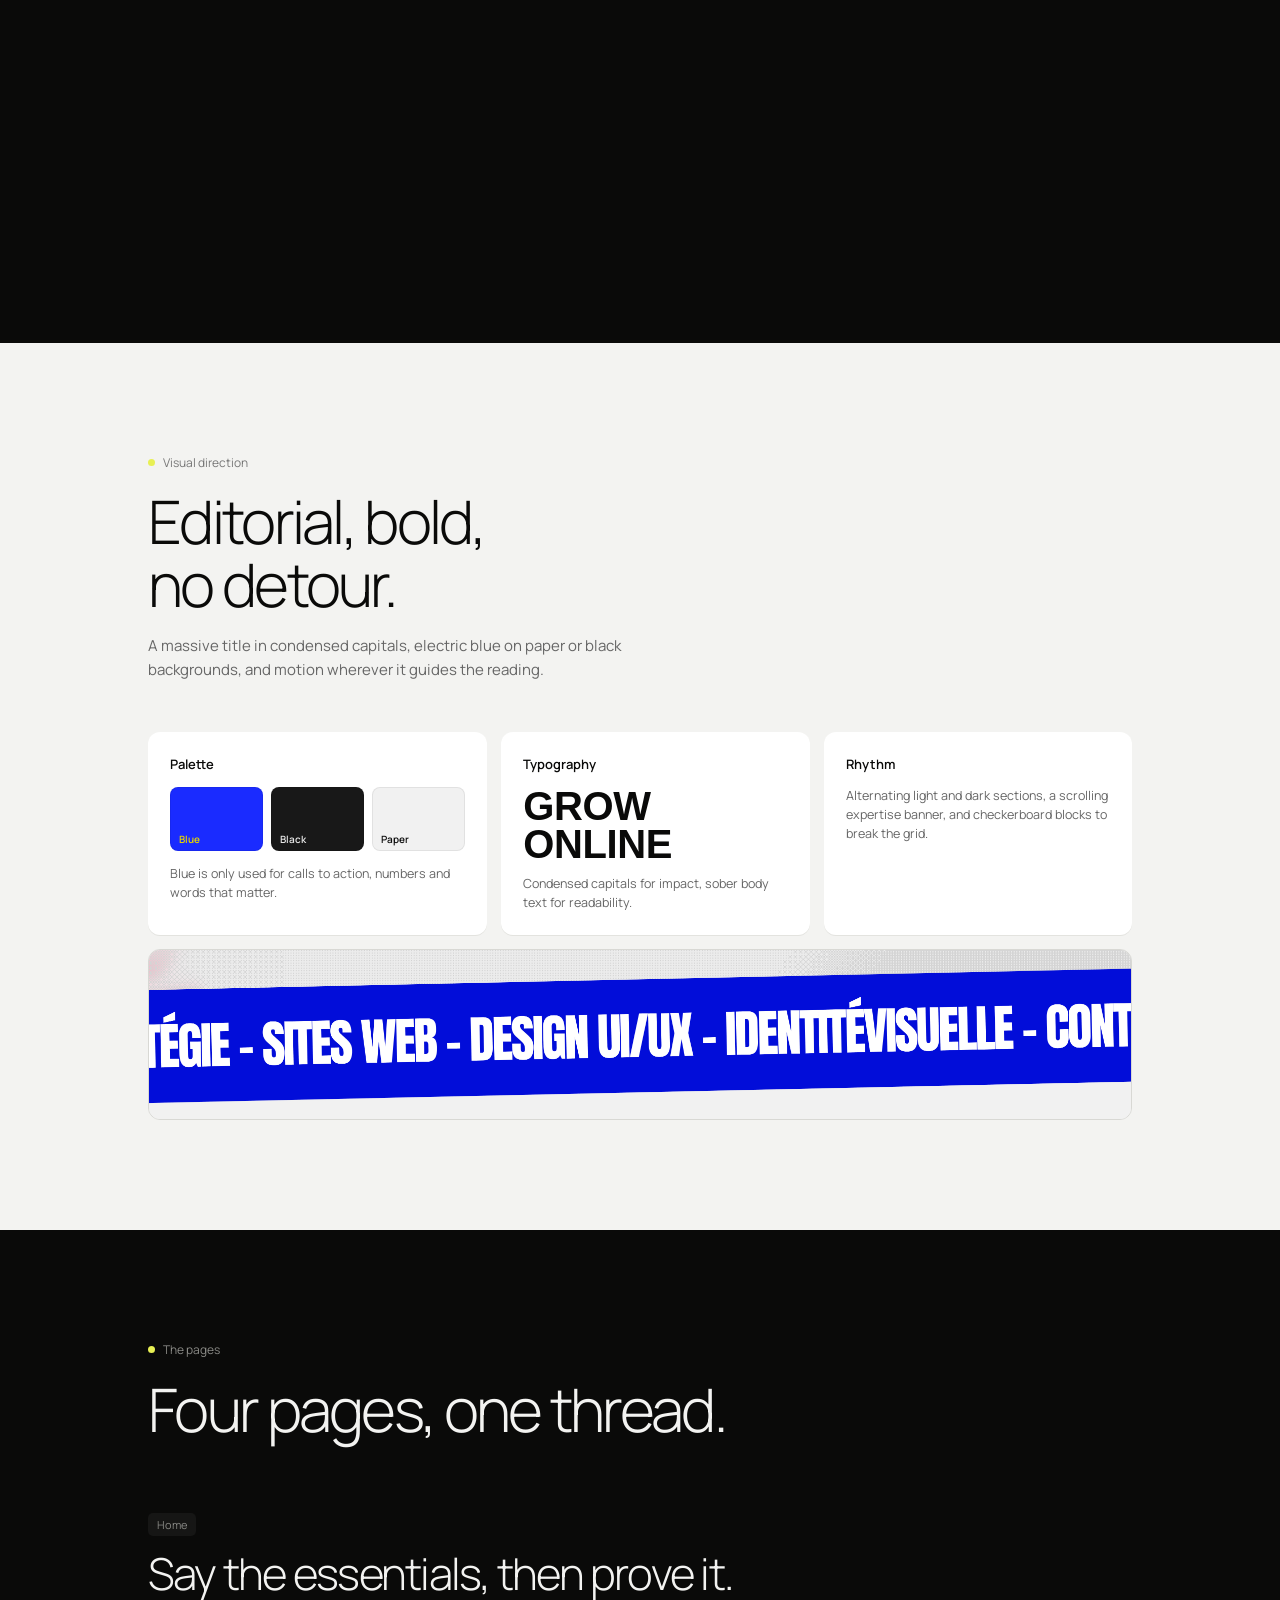
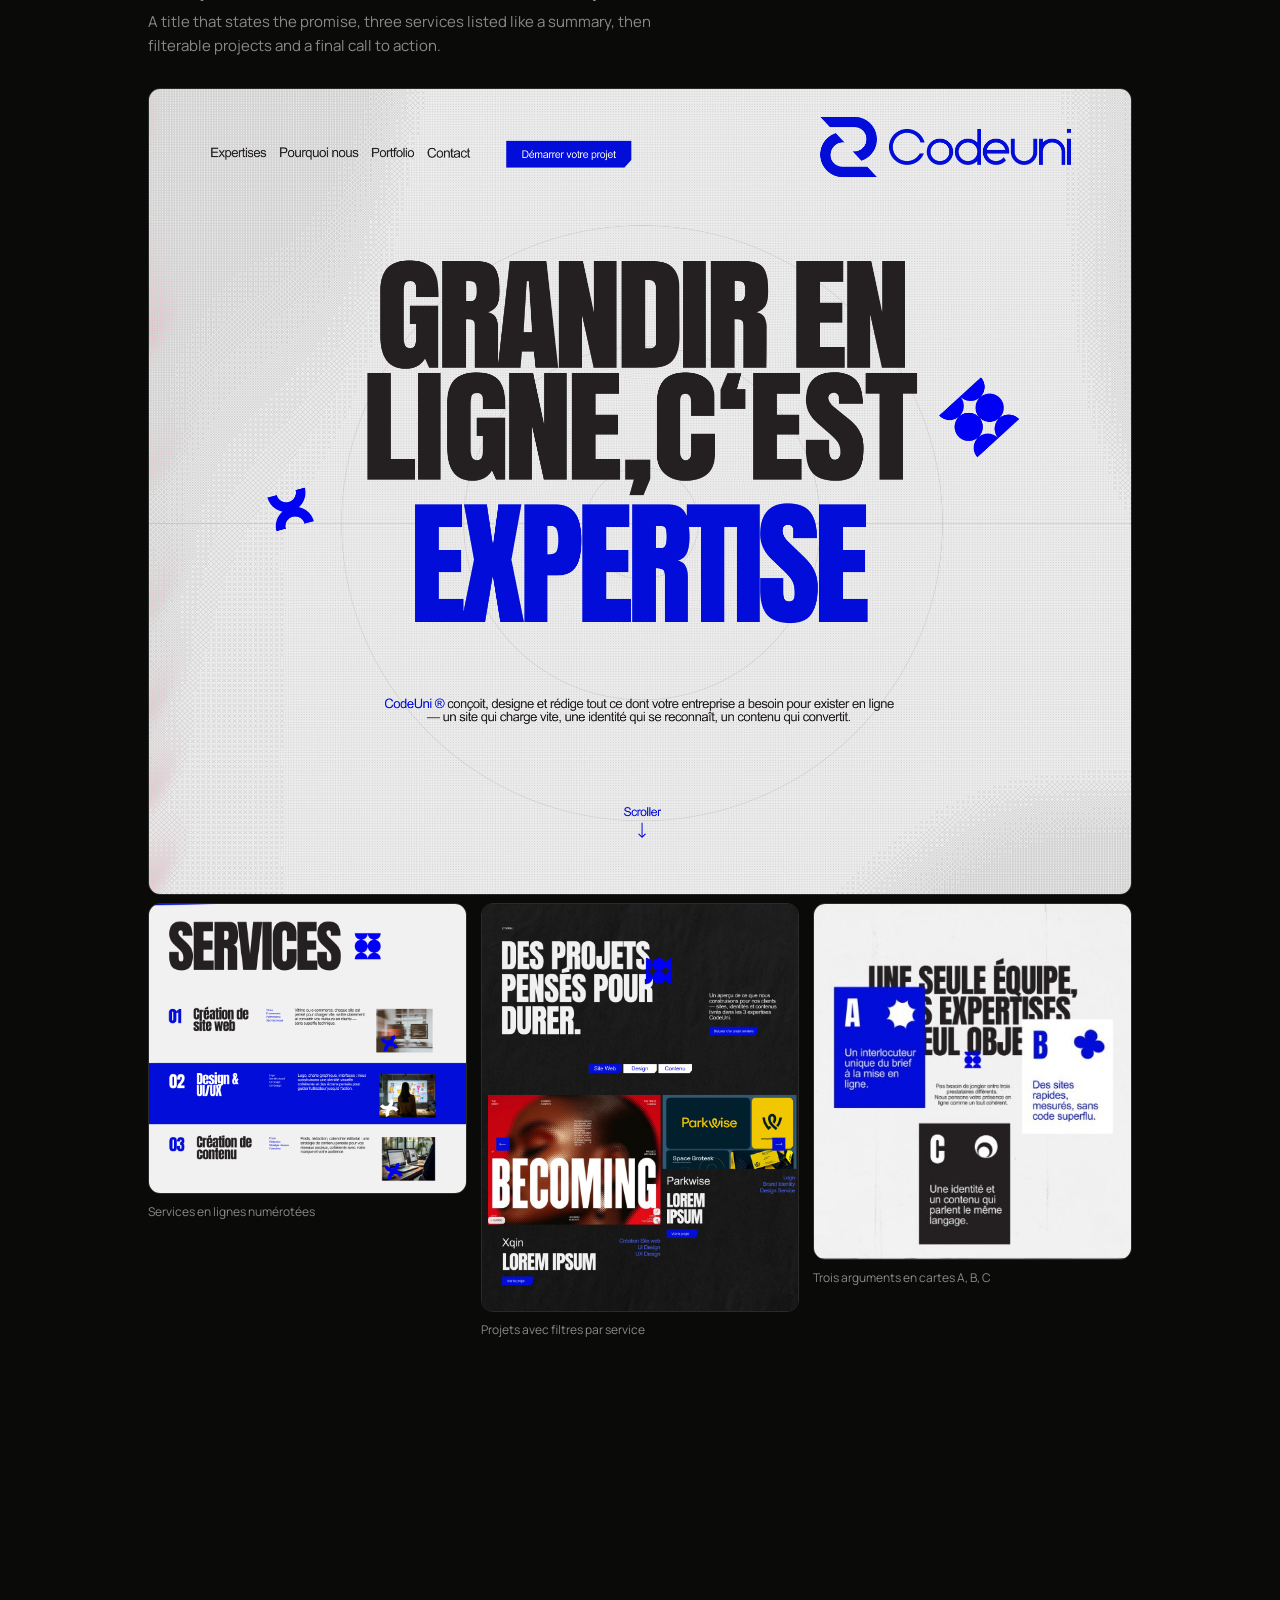
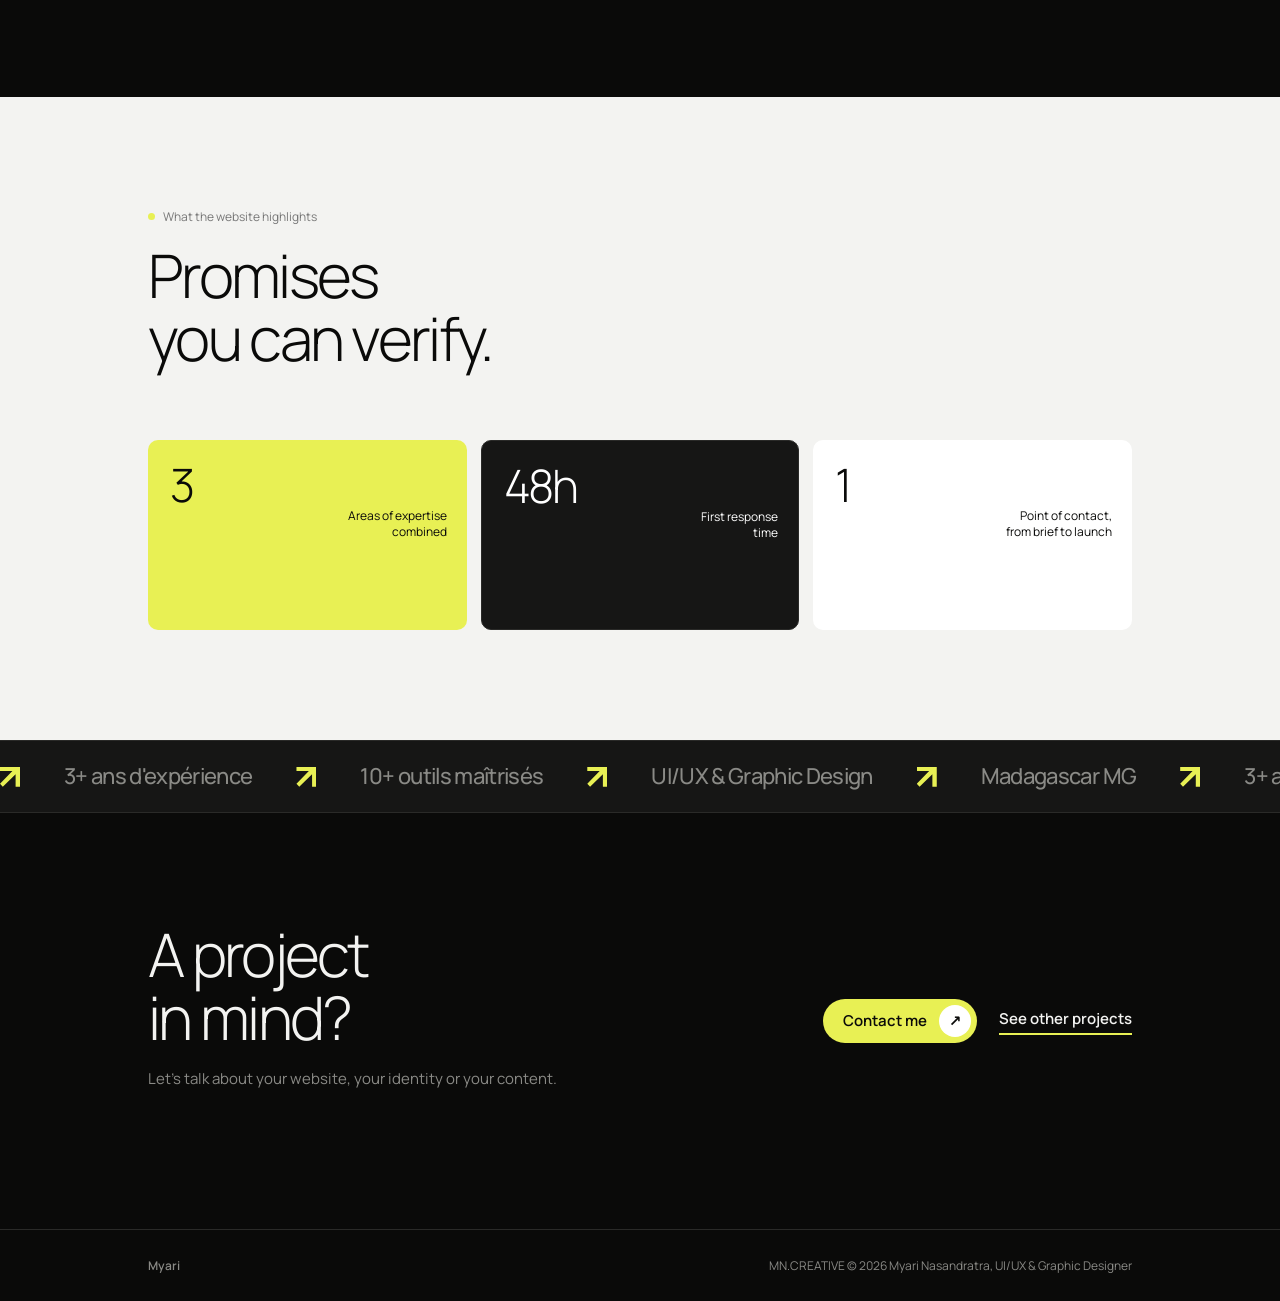
==== commit 74375096: "Update projet-codeuni.html" ====
--- a/pages/projet-codeuni.html
+++ b/pages/projet-codeuni.html
@@ -203,7 +203,7 @@
                   target="_blank"
                   rel="noopener"
                   ><img
-                    src="../assets/img/codeuni/Dribbble shot - 1.jpg"
+                    src="../assets/img/codeuni/Accuiel (6).jpg"
                     alt="Section Services : création de site web, design et UI/UX, création de contenu"
                     loading="lazy"
                 /></a>
